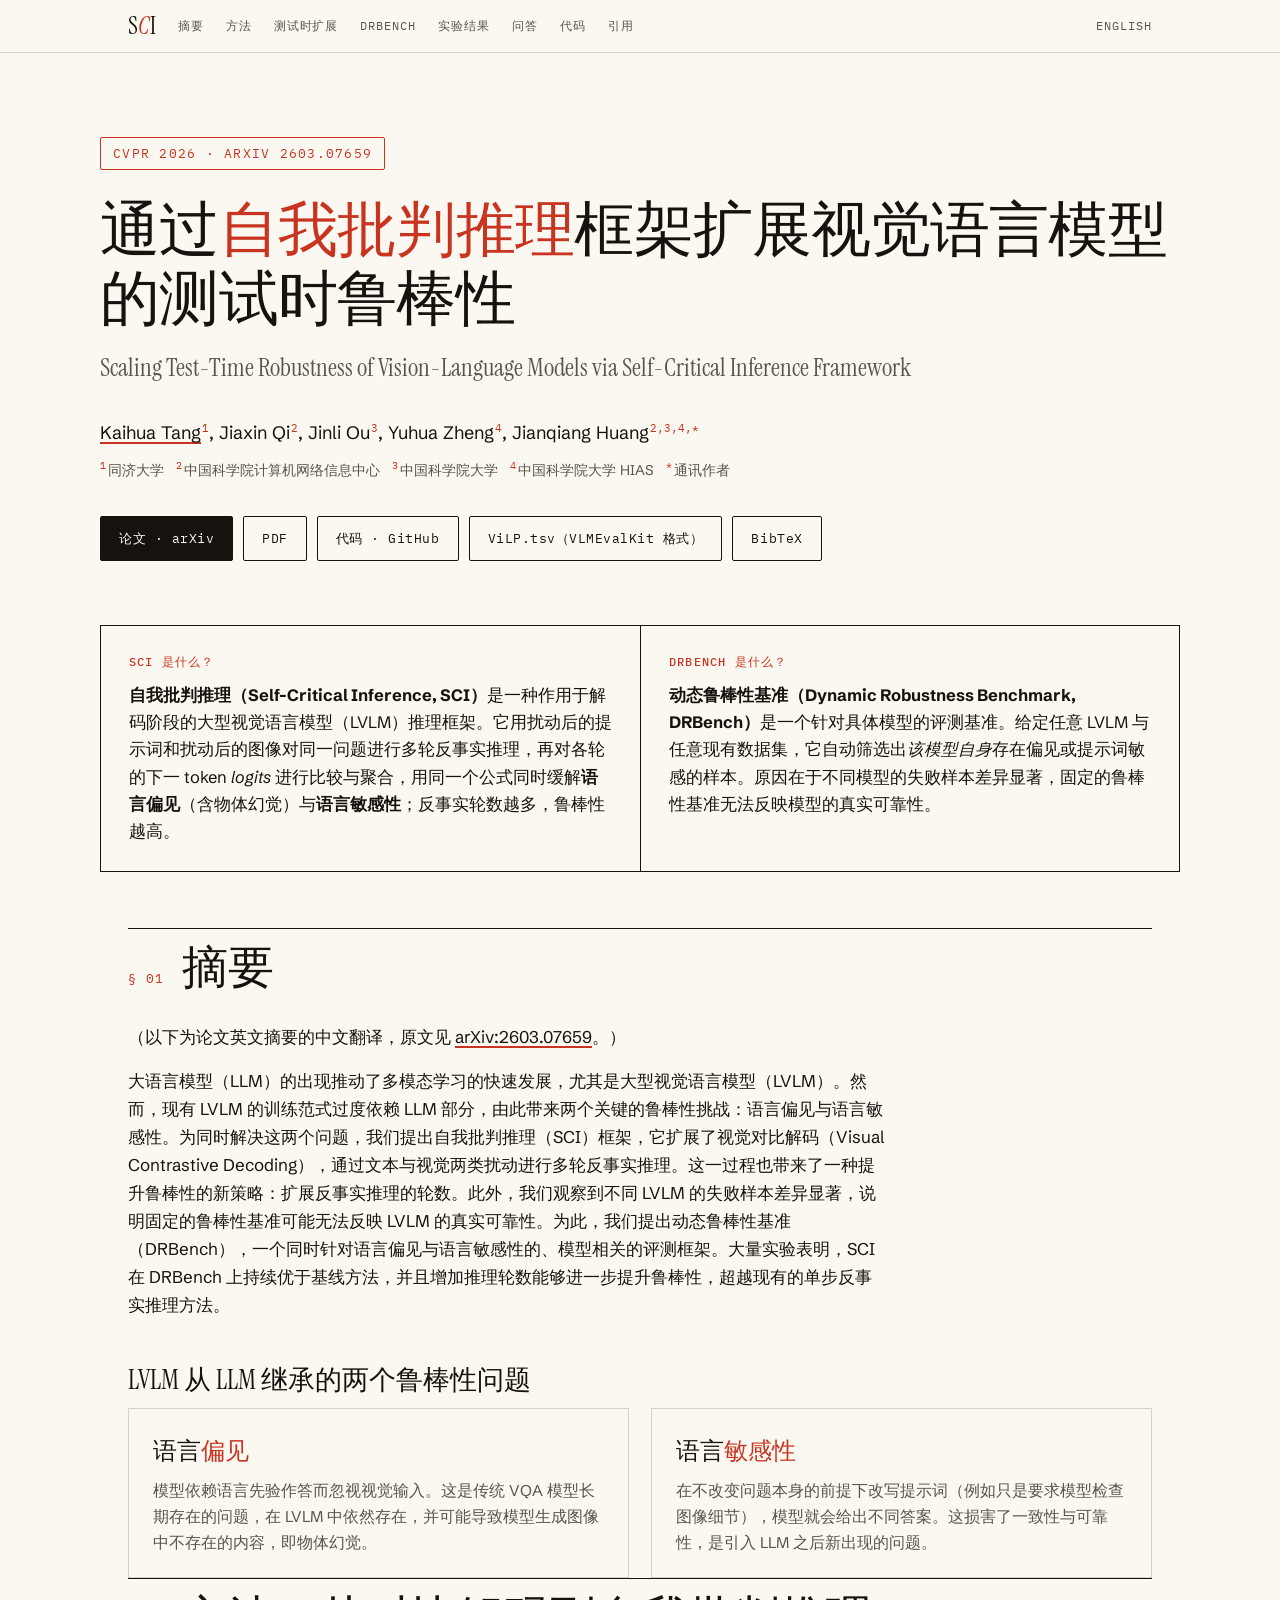
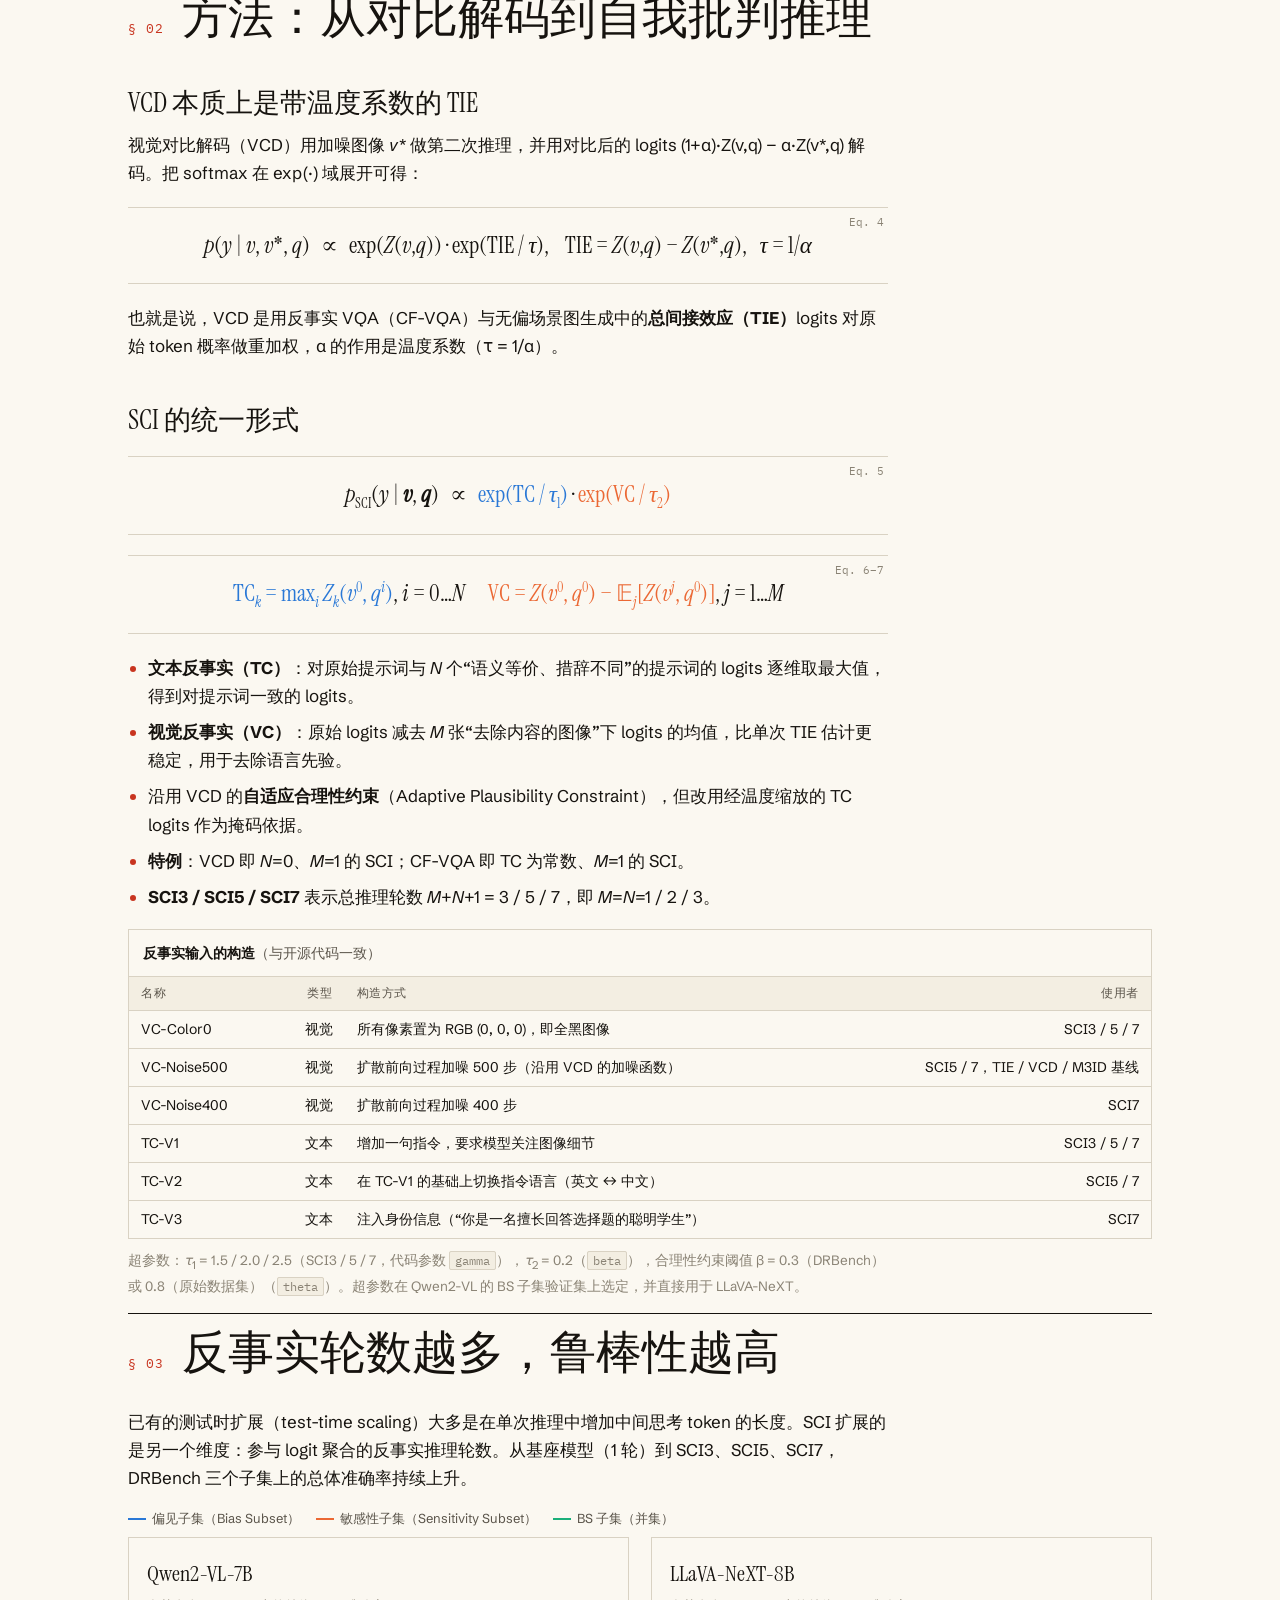
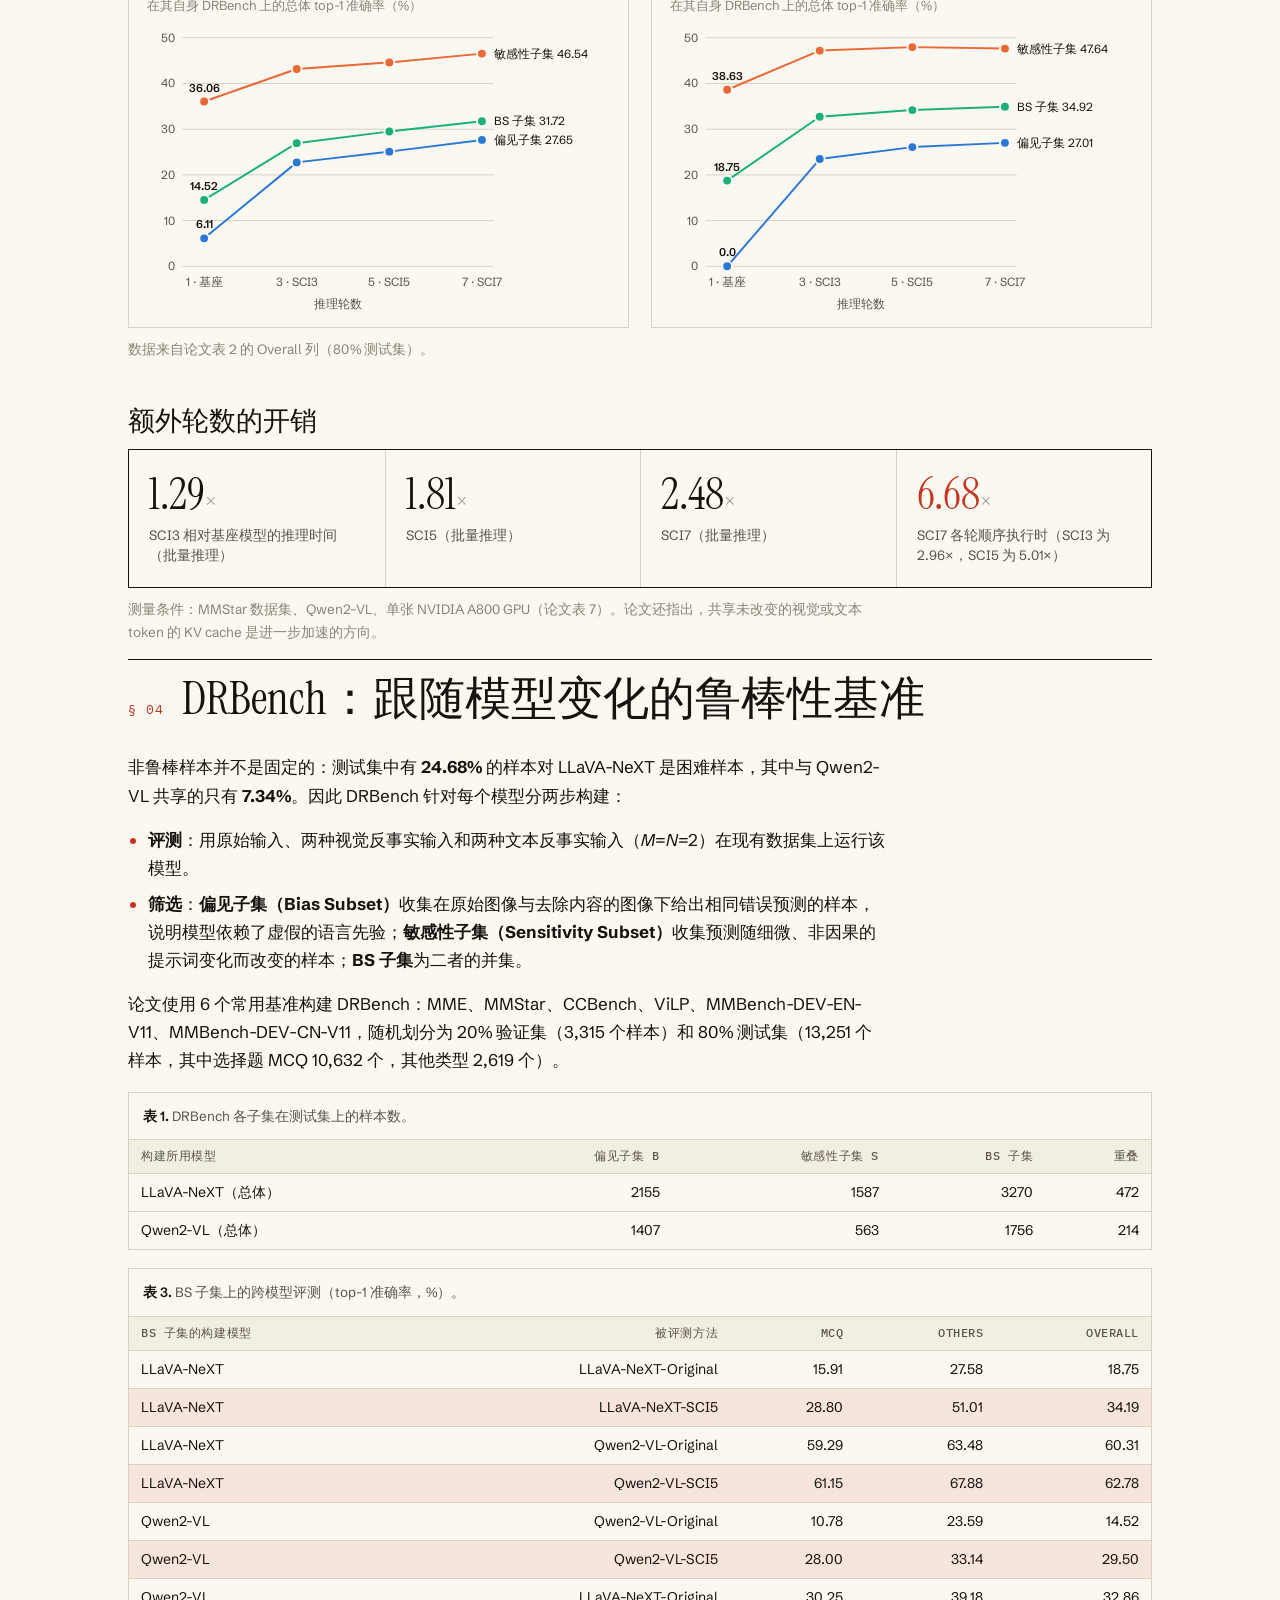
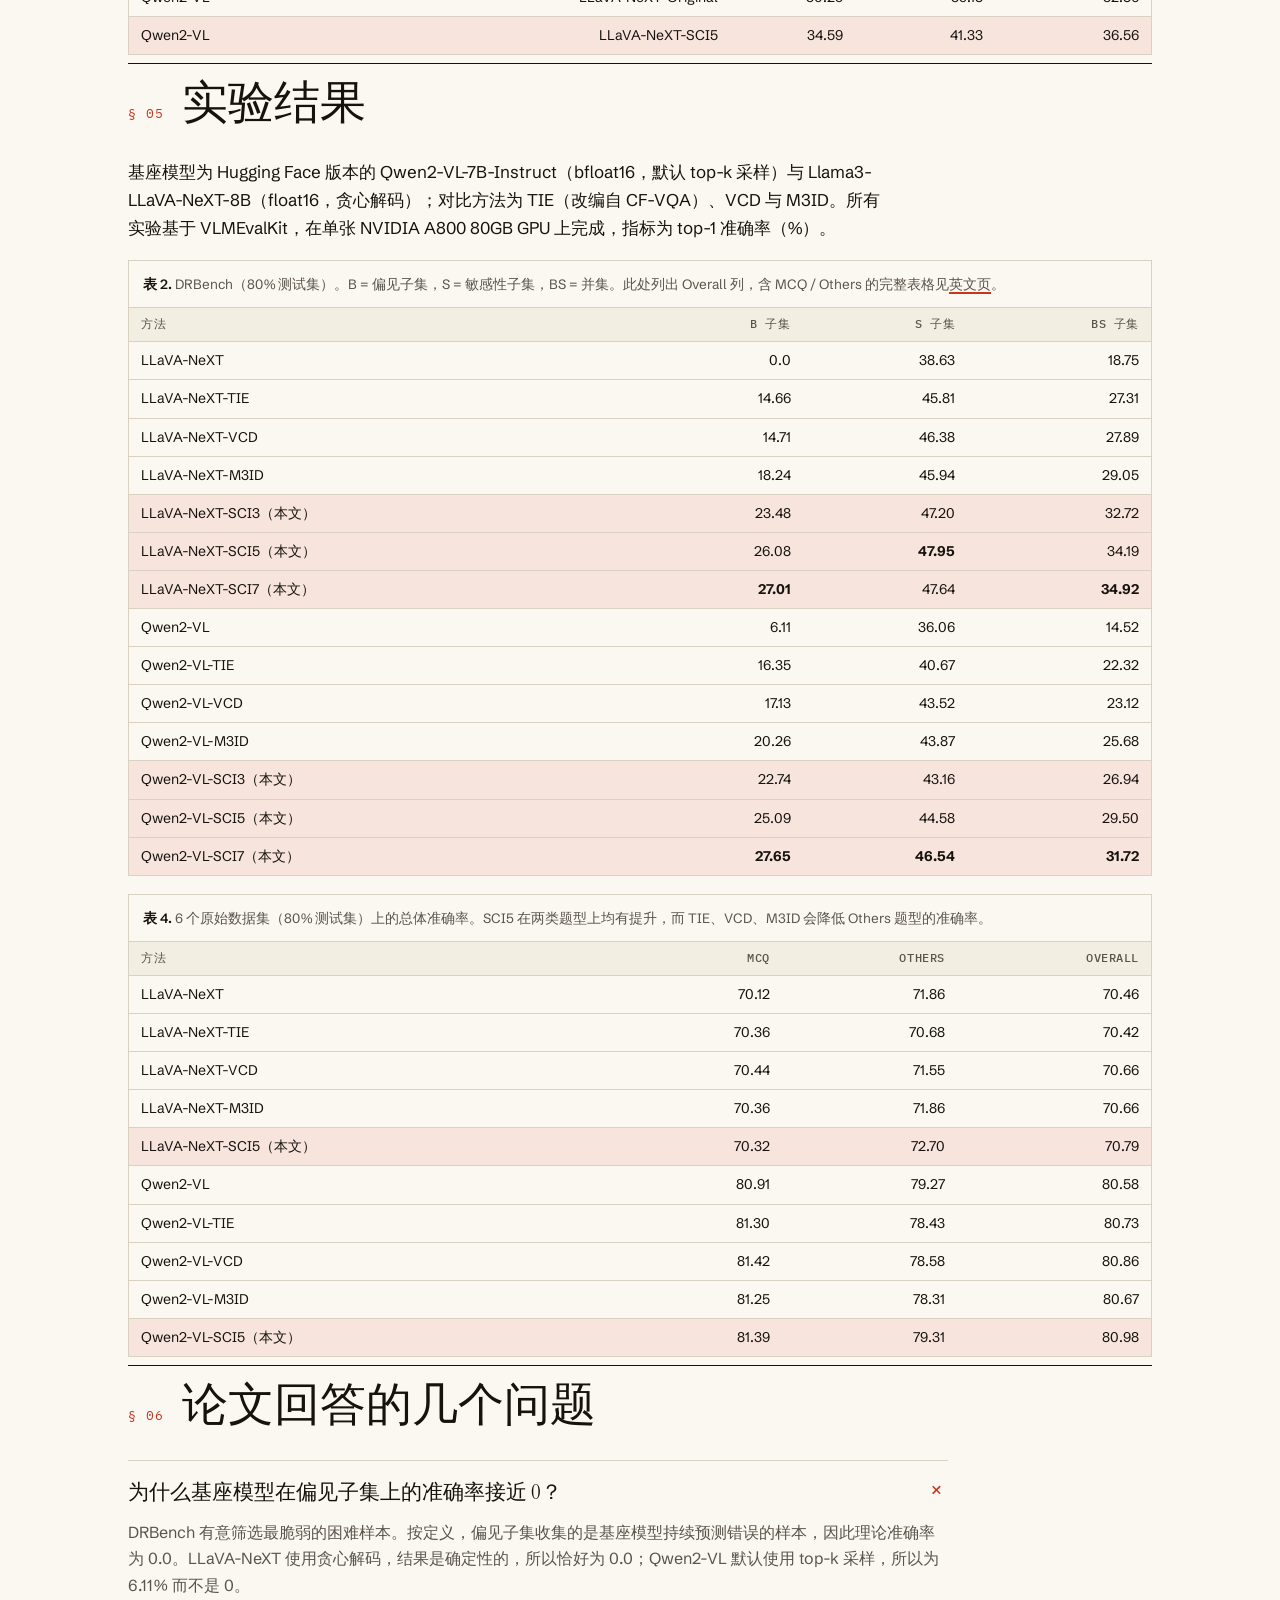
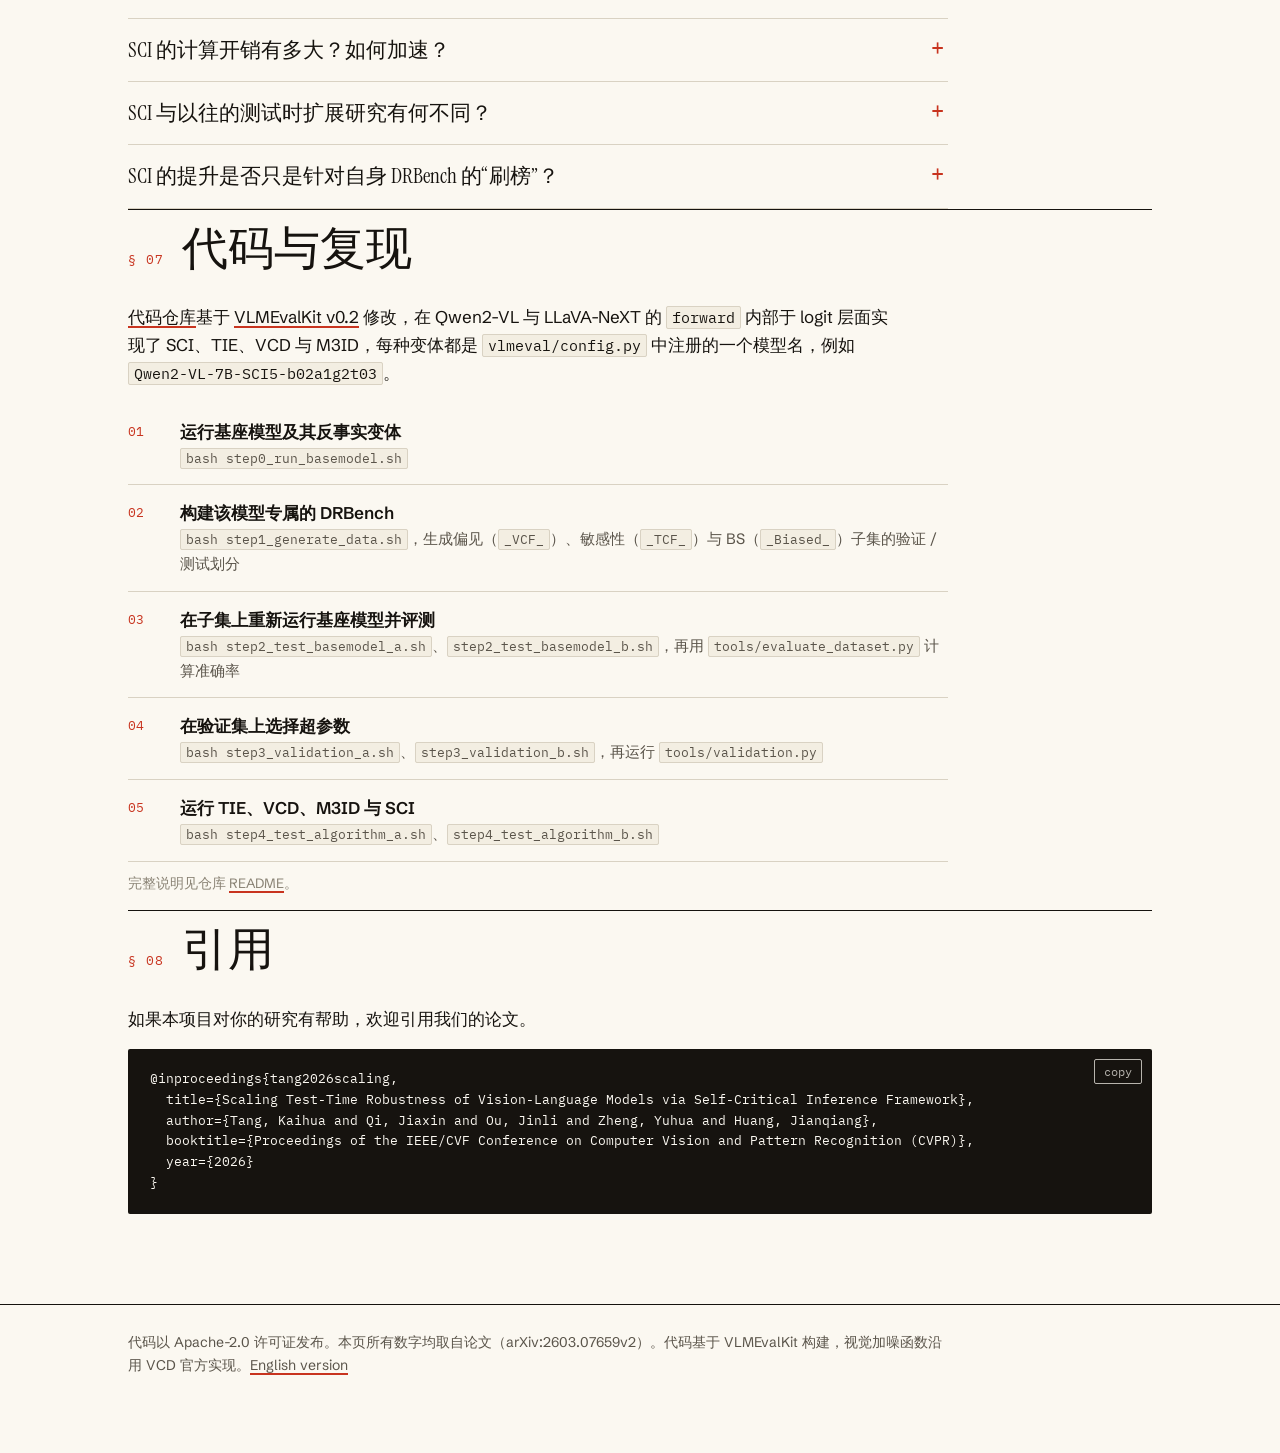
==== site/zh/index.html @ e6320ad0 "Rewrite README, add project page, CITATION.cff and Pages workflow - README: English-first summary of" ====
<!doctype html>
<html lang="zh-CN">
<head>
<meta charset="utf-8">
<meta name="viewport" content="width=device-width, initial-scale=1">
<title>自我批判推理框架 SCI 与动态鲁棒性基准 DRBench：扩展视觉语言模型的测试时鲁棒性 | CVPR 2026</title>
<meta name="description" content="CVPR 2026 论文官方项目主页（中文）。自我批判推理（Self-Critical Inference, SCI）通过多轮文本与视觉反事实推理并在 logit 层面聚合，缓解多模态大模型的语言偏见、物体幻觉与提示词敏感性；DRBench 是针对具体模型的动态鲁棒性基准。">
<meta name="keywords" content="自我批判推理, SCI, DRBench, 视觉语言模型, 多模态大模型, 鲁棒性, 语言偏见, 语言敏感性, 物体幻觉, 反事实推理, 视觉对比解码, 测试时扩展, CVPR 2026">
<meta name="author" content="Kaihua Tang, Jiaxin Qi, Jinli Ou, Yuhua Zheng, Jianqiang Huang">
<link rel="canonical" href="https://kaihuatang.github.io/Self-Critical-Inference-Framework/zh/">
<link rel="alternate" hreflang="en" href="https://kaihuatang.github.io/Self-Critical-Inference-Framework/">
<link rel="alternate" hreflang="zh-CN" href="https://kaihuatang.github.io/Self-Critical-Inference-Framework/zh/">

<meta name="citation_title" content="Scaling Test-Time Robustness of Vision-Language Models via Self-Critical Inference Framework">
<meta name="citation_author" content="Tang, Kaihua">
<meta name="citation_author" content="Qi, Jiaxin">
<meta name="citation_author" content="Ou, Jinli">
<meta name="citation_author" content="Zheng, Yuhua">
<meta name="citation_author" content="Huang, Jianqiang">
<meta name="citation_publication_date" content="2026/03/08">
<meta name="citation_conference_title" content="Proceedings of the IEEE/CVF Conference on Computer Vision and Pattern Recognition (CVPR)">
<meta name="citation_arxiv_id" content="2603.07659">
<meta name="citation_pdf_url" content="https://arxiv.org/pdf/2603.07659">

<meta property="og:type" content="article">
<meta property="og:title" content="自我批判推理框架 SCI 与 DRBench | CVPR 2026">
<meta property="og:description" content="通过增加反事实推理轮数来扩展视觉语言模型的测试时鲁棒性，并提出针对具体模型的动态鲁棒性基准。">
<meta property="og:url" content="https://kaihuatang.github.io/Self-Critical-Inference-Framework/zh/">
<meta property="og:image" content="https://kaihuatang.github.io/Self-Critical-Inference-Framework/assets/sci-scaling-qwen2vl.png">

<link rel="icon" href="data:image/svg+xml,%3Csvg xmlns='http://www.w3.org/2000/svg' viewBox='0 0 64 64'%3E%3Crect width='64' height='64' fill='%2316130f'/%3E%3Ctext x='32' y='46' font-family='Georgia,serif' font-style='italic' font-size='44' text-anchor='middle' fill='%23ff6b4f'%3ES%3C/text%3E%3C/svg%3E">
<link rel="preconnect" href="https://fonts.googleapis.com">
<link rel="preconnect" href="https://fonts.gstatic.com" crossorigin>
<link href="https://fonts.googleapis.com/css2?family=IBM+Plex+Mono:wght@400;500&family=Instrument+Serif:ital@0;1&family=Schibsted+Grotesk:wght@400;600;700&display=swap" rel="stylesheet">
<link rel="stylesheet" href="../style.css">
<style>
  h1 { font-size: clamp(34px, 5vw, 60px); line-height: 1.15; max-width: 22em; }
  h1 .en { display: block; font-size: 0.42em; line-height: 1.3; color: var(--ink-2); margin-top: 18px; max-width: 34em; letter-spacing: 0; }
  h1 em, .card h4 i { font-style: normal; }
  .faq summary { font-size: 21px; }
</style>
</head>
<body>

<nav class="nav" aria-label="章节">
  <div class="wrap">
    <a class="mark" href="#top">S<i>C</i>I</a>
    <a class="item" href="#abstract">摘要</a>
    <a class="item" href="#method">方法</a>
    <a class="item" href="#scaling">测试时扩展</a>
    <a class="item" href="#drbench">DRBench</a>
    <a class="item" href="#results">实验结果</a>
    <a class="item" href="#faq">问答</a>
    <a class="item" href="#code">代码</a>
    <a class="item" href="#cite">引用</a>
    <span class="sp"></span>
    <a class="item" href="../" hreflang="en" lang="en">English</a>
  </div>
</nav>

<main id="top">
<header class="hero wrap">
  <div class="venue rise">CVPR 2026 · arXiv 2603.07659</div>
  <h1 class="rise d1">通过<em>自我批判推理</em>框架扩展视觉语言模型的测试时鲁棒性
    <span class="en" lang="en">Scaling Test-Time Robustness of Vision-Language Models via Self-Critical Inference Framework</span></h1>
  <p class="authors rise d2" lang="en">
    <span><a href="https://kaihuatang.github.io/">Kaihua Tang</a><sup>1</sup>,</span>
    <span>Jiaxin Qi<sup>2</sup>,</span>
    <span>Jinli Ou<sup>3</sup>,</span>
    <span>Yuhua Zheng<sup>4</sup>,</span>
    <span>Jianqiang Huang<sup>2,3,4,*</sup></span>
  </p>
  <p class="affil rise d2">
    <sup>1</sup>同济大学 &nbsp;
    <sup>2</sup>中国科学院计算机网络信息中心 &nbsp;
    <sup>3</sup>中国科学院大学 &nbsp;
    <sup>4</sup>中国科学院大学 HIAS &nbsp;
    <sup>*</sup>通讯作者
  </p>
  <div class="cta rise d3">
    <a class="btn primary" href="https://arxiv.org/abs/2603.07659">论文 · arXiv</a>
    <a class="btn" href="https://arxiv.org/pdf/2603.07659">PDF</a>
    <a class="btn" href="https://github.com/KaihuaTang/Self-Critical-Inference-Framework">代码 · GitHub</a>
    <a class="btn" href="https://github.com/KaihuaTang/Custom-Dataset-for-VLMEvalKit">ViLP.tsv（VLMEvalKit 格式）</a>
    <a class="btn" href="#cite">BibTeX</a>
  </div>

  <div class="lede rise d4">
    <div>
      <h2>SCI 是什么？</h2>
      <p><strong>自我批判推理（Self-Critical Inference, SCI）</strong>是一种作用于解码阶段的大型视觉语言模型（LVLM）推理框架。它用扰动后的提示词和扰动后的图像对同一问题进行多轮反事实推理，再对各轮的下一 token <em>logits</em> 进行比较与聚合，用同一个公式同时缓解<strong>语言偏见</strong>（含物体幻觉）与<strong>语言敏感性</strong>；反事实轮数越多，鲁棒性越高。</p>
    </div>
    <div>
      <h2>DRBench 是什么？</h2>
      <p><strong>动态鲁棒性基准（Dynamic Robustness Benchmark, DRBench）</strong>是一个针对具体模型的评测基准。给定任意 LVLM 与任意现有数据集，它自动筛选出<em>该模型自身</em>存在偏见或提示词敏感的样本。原因在于不同模型的失败样本差异显著，固定的鲁棒性基准无法反映模型的真实可靠性。</p>
    </div>
  </div>
</header>

<section id="abstract" class="wrap">
  <div class="sec-head"><span class="no">§ 01</span><h2 class="title">摘要</h2></div>
  <div class="prose">
    <p>（以下为论文英文摘要的中文翻译，原文见 <a href="https://arxiv.org/abs/2603.07659">arXiv:2603.07659</a>。）</p>
    <p>大语言模型（LLM）的出现推动了多模态学习的快速发展，尤其是大型视觉语言模型（LVLM）。然而，现有 LVLM 的训练范式过度依赖 LLM 部分，由此带来两个关键的鲁棒性挑战：语言偏见与语言敏感性。为同时解决这两个问题，我们提出自我批判推理（SCI）框架，它扩展了视觉对比解码（Visual Contrastive Decoding），通过文本与视觉两类扰动进行多轮反事实推理。这一过程也带来了一种提升鲁棒性的新策略：扩展反事实推理的轮数。此外，我们观察到不同 LVLM 的失败样本差异显著，说明固定的鲁棒性基准可能无法反映 LVLM 的真实可靠性。为此，我们提出动态鲁棒性基准（DRBench），一个同时针对语言偏见与语言敏感性的、模型相关的评测框架。大量实验表明，SCI 在 DRBench 上持续优于基线方法，并且增加推理轮数能够进一步提升鲁棒性，超越现有的单步反事实推理方法。</p>
  </div>

  <h3>LVLM 从 LLM 继承的两个鲁棒性问题</h3>
  <div class="two">
    <div class="card">
      <h4>语言<i>偏见</i></h4>
      <p>模型依赖语言先验作答而忽视视觉输入。这是传统 VQA 模型长期存在的问题，在 LVLM 中依然存在，并可能导致模型生成图像中不存在的内容，即物体幻觉。</p>
    </div>
    <div class="card">
      <h4>语言<i>敏感性</i></h4>
      <p>在不改变问题本身的前提下改写提示词（例如只是要求模型检查图像细节），模型就会给出不同答案。这损害了一致性与可靠性，是引入 LLM 之后新出现的问题。</p>
    </div>
  </div>
</section>

<section id="method" class="wrap">
  <div class="sec-head"><span class="no">§ 02</span><h2 class="title">方法：从对比解码到自我批判推理</h2></div>
  <h3>VCD 本质上是带温度系数的 TIE</h3>
  <div class="prose">
    <p>视觉对比解码（VCD）用加噪图像 <i>v*</i> 做第二次推理，并用对比后的 logits (1+α)·Z(v,q) − α·Z(v*,q) 解码。把 softmax 在 exp(·) 域展开可得：</p>
  </div>
  <div class="eq"><span class="lbl">Eq. 4</span>
    <i>p</i>(<i>y</i> | <i>v</i>, <i>v</i>*, <i>q</i>) &nbsp;∝&nbsp; exp(<i>Z</i>(<i>v</i>,<i>q</i>)) · exp(TIE / <i>τ</i>), &nbsp;&nbsp; TIE = <i>Z</i>(<i>v</i>,<i>q</i>) − <i>Z</i>(<i>v</i>*,<i>q</i>), &nbsp; <i>τ</i> = 1/<i>α</i>
  </div>
  <div class="prose">
    <p>也就是说，VCD 是用反事实 VQA（CF-VQA）与无偏场景图生成中的<strong>总间接效应（TIE）</strong>logits 对原始 token 概率做重加权，α 的作用是温度系数（τ = 1/α）。</p>
  </div>
  <h3>SCI 的统一形式</h3>
  <div class="eq"><span class="lbl">Eq. 5</span>
    <i>p</i><sub>SCI</sub>(<i>y</i> | <b><i>v</i></b>, <b><i>q</i></b>) &nbsp;∝&nbsp; <span class="tc">exp(TC / <i>τ</i><sub>1</sub>)</span> · <span class="vc">exp(VC / <i>τ</i><sub>2</sub>)</span>
  </div>
  <div class="eq"><span class="lbl">Eq. 6–7</span>
    <span class="tc">TC<sub><i>k</i></sub> = max<sub><i>i</i></sub> <i>Z</i><sub><i>k</i></sub>(<i>v</i><sup>0</sup>, <i>q</i><sup><i>i</i></sup>)</span>, <i>i</i> = 0…<i>N</i> &nbsp;&nbsp;&nbsp;&nbsp;
    <span class="vc">VC = <i>Z</i>(<i>v</i><sup>0</sup>, <i>q</i><sup>0</sup>) − 𝔼<sub><i>j</i></sub>[<i>Z</i>(<i>v</i><sup><i>j</i></sup>, <i>q</i><sup>0</sup>)]</span>, <i>j</i> = 1…<i>M</i>
  </div>
  <div class="prose">
    <ul>
      <li><strong>文本反事实（TC）</strong>：对原始提示词与 <i>N</i> 个“语义等价、措辞不同”的提示词的 logits 逐维取最大值，得到对提示词一致的 logits。</li>
      <li><strong>视觉反事实（VC）</strong>：原始 logits 减去 <i>M</i> 张“去除内容的图像”下 logits 的均值，比单次 TIE 估计更稳定，用于去除语言先验。</li>
      <li>沿用 VCD 的<strong>自适应合理性约束</strong>（Adaptive Plausibility Constraint），但改用经温度缩放的 TC logits 作为掩码依据。</li>
      <li><strong>特例</strong>：VCD 即 <i>N</i>=0、<i>M</i>=1 的 SCI；CF-VQA 即 TC 为常数、<i>M</i>=1 的 SCI。</li>
      <li><strong>SCI3 / SCI5 / SCI7</strong> 表示总推理轮数 <i>M</i>+<i>N</i>+1 = 3 / 5 / 7，即 <i>M</i>=<i>N</i>=1 / 2 / 3。</li>
    </ul>
  </div>
  <div class="tbl">
    <table>
      <caption><b>反事实输入的构造</b>（与开源代码一致）</caption>
      <thead><tr><th>名称</th><th>类型</th><th class="l">构造方式</th><th>使用者</th></tr></thead>
      <tbody>
        <tr><td>VC-Color0</td><td>视觉</td><td class="l">所有像素置为 RGB (0, 0, 0)，即全黑图像</td><td>SCI3 / 5 / 7</td></tr>
        <tr><td>VC-Noise500</td><td>视觉</td><td class="l">扩散前向过程加噪 500 步（沿用 VCD 的加噪函数）</td><td>SCI5 / 7，TIE / VCD / M3ID 基线</td></tr>
        <tr><td>VC-Noise400</td><td>视觉</td><td class="l">扩散前向过程加噪 400 步</td><td>SCI7</td></tr>
        <tr><td>TC-V1</td><td>文本</td><td class="l">增加一句指令，要求模型关注图像细节</td><td>SCI3 / 5 / 7</td></tr>
        <tr><td>TC-V2</td><td>文本</td><td class="l">在 TC-V1 的基础上切换指令语言（英文 ↔ 中文）</td><td>SCI5 / 7</td></tr>
        <tr><td>TC-V3</td><td>文本</td><td class="l">注入身份信息（“你是一名擅长回答选择题的聪明学生”）</td><td>SCI7</td></tr>
      </tbody>
    </table>
  </div>
  <p class="cap">超参数：<i>τ</i><sub>1</sub> = 1.5 / 2.0 / 2.5（SCI3 / 5 / 7，代码参数 <code>gamma</code>），<i>τ</i><sub>2</sub> = 0.2（<code>beta</code>），合理性约束阈值 β = 0.3（DRBench）或 0.8（原始数据集）（<code>theta</code>）。超参数在 Qwen2-VL 的 BS 子集验证集上选定，并直接用于 LLaVA-NeXT。</p>
</section>

<section id="scaling" class="wrap">
  <div class="sec-head"><span class="no">§ 03</span><h2 class="title">反事实轮数越多，鲁棒性越高</h2></div>
  <div class="prose">
    <p>已有的测试时扩展（test-time scaling）大多是在单次推理中增加中间思考 token 的长度。SCI 扩展的是另一个维度：参与 logit 聚合的反事实推理轮数。从基座模型（1 轮）到 SCI3、SCI5、SCI7，DRBench 三个子集上的总体准确率持续上升。</p>
  </div>
  <div class="legend" aria-hidden="true">
    <span><i style="border-color:var(--s1)"></i>偏见子集（Bias Subset）</span>
    <span><i style="border-color:var(--s2)"></i>敏感性子集（Sensitivity Subset）</span>
    <span><i style="border-color:var(--s3)"></i>BS 子集（并集）</span>
  </div>
  <div class="charts">
    <figure class="chart" style="margin:0"><h4>Qwen2-VL-7B</h4><p class="sub">在其自身 DRBench 上的总体 top-1 准确率（%）</p><svg viewBox="0 0 470 300" role="img" aria-label="qwen overall accuracy versus number of SCI inference rounds" data-chart='{"x": ["1 · 基座", "3 · SCI3", "5 · SCI5", "7 · SCI7"], "series": [{"name": "偏见子集", "color": "var(--s1)", "v": [6.11, 22.74, 25.09, 27.65]}, {"name": "敏感性子集", "color": "var(--s2)", "v": [36.06, 43.16, 44.58, 46.54]}, {"name": "BS 子集", "color": "var(--s3)", "v": [14.52, 26.94, 29.5, 31.72]}]}'><line class="grid" x1="36" x2="352" y1="248.0" y2="248.0"/><text x="28" y="252.0" text-anchor="end">0</text><line class="grid" x1="36" x2="352" y1="201.6" y2="201.6"/><text x="28" y="205.6" text-anchor="end">10</text><line class="grid" x1="36" x2="352" y1="155.2" y2="155.2"/><text x="28" y="159.2" text-anchor="end">20</text><line class="grid" x1="36" x2="352" y1="108.8" y2="108.8"/><text x="28" y="112.8" text-anchor="end">30</text><line class="grid" x1="36" x2="352" y1="62.4" y2="62.4"/><text x="28" y="66.4" text-anchor="end">40</text><line class="grid" x1="36" x2="352" y1="16.0" y2="16.0"/><text x="28" y="20.0" text-anchor="end">50</text><text x="58.0" y="268" text-anchor="middle">1 · 基座</text><text x="152.0" y="268" text-anchor="middle">3 · SCI3</text><text x="246.0" y="268" text-anchor="middle">5 · SCI5</text><text x="340.0" y="268" text-anchor="middle">7 · SCI7</text><text x="194.0" y="290" text-anchor="middle">推理轮数</text><line class="cross" x1="0" x2="0" y1="16" y2="248"/><polyline class="line" stroke="var(--s1)" points="58.0,219.6 152.0,142.5 246.0,131.6 340.0,119.7"/><polyline class="line" stroke="var(--s2)" points="58.0,80.7 152.0,47.7 246.0,41.1 340.0,32.1"/><polyline class="line" stroke="var(--s3)" points="58.0,180.6 152.0,123.0 246.0,111.1 340.0,100.8"/><circle class="dot" cx="58.0" cy="219.6" r="5" fill="var(--s1)"/><circle class="dot" cx="152.0" cy="142.5" r="5" fill="var(--s1)"/><circle class="dot" cx="246.0" cy="131.6" r="5" fill="var(--s1)"/><circle class="dot" cx="340.0" cy="119.7" r="5" fill="var(--s1)"/><text class="v" x="58.0" y="209.6" text-anchor="middle">6.11</text><text class="name" x="352.0" y="123.7">偏见子集 <tspan class="v">27.65</tspan></text><circle class="dot" cx="58.0" cy="80.7" r="5" fill="var(--s2)"/><circle class="dot" cx="152.0" cy="47.7" r="5" fill="var(--s2)"/><circle class="dot" cx="246.0" cy="41.1" r="5" fill="var(--s2)"/><circle class="dot" cx="340.0" cy="32.1" r="5" fill="var(--s2)"/><text class="v" x="58.0" y="70.7" text-anchor="middle">36.06</text><text class="name" x="352.0" y="36.1">敏感性子集 <tspan class="v">46.54</tspan></text><circle class="dot" cx="58.0" cy="180.6" r="5" fill="var(--s3)"/><circle class="dot" cx="152.0" cy="123.0" r="5" fill="var(--s3)"/><circle class="dot" cx="246.0" cy="111.1" r="5" fill="var(--s3)"/><circle class="dot" cx="340.0" cy="100.8" r="5" fill="var(--s3)"/><text class="v" x="58.0" y="170.6" text-anchor="middle">14.52</text><text class="name" x="352.0" y="104.8">BS 子集 <tspan class="v">31.72</tspan></text><rect class="hit" data-i="0" x="11.0" y="16" width="94.0" height="232" fill="transparent"/><rect class="hit" data-i="1" x="105.0" y="16" width="94.0" height="232" fill="transparent"/><rect class="hit" data-i="2" x="199.0" y="16" width="94.0" height="232" fill="transparent"/><rect class="hit" data-i="3" x="293.0" y="16" width="94.0" height="232" fill="transparent"/></svg><div class="tip"></div></figure>
    <figure class="chart" style="margin:0"><h4>LLaVA-NeXT-8B</h4><p class="sub">在其自身 DRBench 上的总体 top-1 准确率（%）</p><svg viewBox="0 0 470 300" role="img" aria-label="llava overall accuracy versus number of SCI inference rounds" data-chart='{"x": ["1 · 基座", "3 · SCI3", "5 · SCI5", "7 · SCI7"], "series": [{"name": "偏见子集", "color": "var(--s1)", "v": [0.0, 23.48, 26.08, 27.01]}, {"name": "敏感性子集", "color": "var(--s2)", "v": [38.63, 47.2, 47.95, 47.64]}, {"name": "BS 子集", "color": "var(--s3)", "v": [18.75, 32.72, 34.19, 34.92]}]}'><line class="grid" x1="36" x2="352" y1="248.0" y2="248.0"/><text x="28" y="252.0" text-anchor="end">0</text><line class="grid" x1="36" x2="352" y1="201.6" y2="201.6"/><text x="28" y="205.6" text-anchor="end">10</text><line class="grid" x1="36" x2="352" y1="155.2" y2="155.2"/><text x="28" y="159.2" text-anchor="end">20</text><line class="grid" x1="36" x2="352" y1="108.8" y2="108.8"/><text x="28" y="112.8" text-anchor="end">30</text><line class="grid" x1="36" x2="352" y1="62.4" y2="62.4"/><text x="28" y="66.4" text-anchor="end">40</text><line class="grid" x1="36" x2="352" y1="16.0" y2="16.0"/><text x="28" y="20.0" text-anchor="end">50</text><text x="58.0" y="268" text-anchor="middle">1 · 基座</text><text x="152.0" y="268" text-anchor="middle">3 · SCI3</text><text x="246.0" y="268" text-anchor="middle">5 · SCI5</text><text x="340.0" y="268" text-anchor="middle">7 · SCI7</text><text x="194.0" y="290" text-anchor="middle">推理轮数</text><line class="cross" x1="0" x2="0" y1="16" y2="248"/><polyline class="line" stroke="var(--s1)" points="58.0,248.0 152.0,139.1 246.0,127.0 340.0,122.7"/><polyline class="line" stroke="var(--s2)" points="58.0,68.8 152.0,29.0 246.0,25.5 340.0,27.0"/><polyline class="line" stroke="var(--s3)" points="58.0,161.0 152.0,96.2 246.0,89.4 340.0,86.0"/><circle class="dot" cx="58.0" cy="248.0" r="5" fill="var(--s1)"/><circle class="dot" cx="152.0" cy="139.1" r="5" fill="var(--s1)"/><circle class="dot" cx="246.0" cy="127.0" r="5" fill="var(--s1)"/><circle class="dot" cx="340.0" cy="122.7" r="5" fill="var(--s1)"/><text class="v" x="58.0" y="238.0" text-anchor="middle">0.0</text><text class="name" x="352.0" y="126.7">偏见子集 <tspan class="v">27.01</tspan></text><circle class="dot" cx="58.0" cy="68.8" r="5" fill="var(--s2)"/><circle class="dot" cx="152.0" cy="29.0" r="5" fill="var(--s2)"/><circle class="dot" cx="246.0" cy="25.5" r="5" fill="var(--s2)"/><circle class="dot" cx="340.0" cy="27.0" r="5" fill="var(--s2)"/><text class="v" x="58.0" y="58.8" text-anchor="middle">38.63</text><text class="name" x="352.0" y="31.0">敏感性子集 <tspan class="v">47.64</tspan></text><circle class="dot" cx="58.0" cy="161.0" r="5" fill="var(--s3)"/><circle class="dot" cx="152.0" cy="96.2" r="5" fill="var(--s3)"/><circle class="dot" cx="246.0" cy="89.4" r="5" fill="var(--s3)"/><circle class="dot" cx="340.0" cy="86.0" r="5" fill="var(--s3)"/><text class="v" x="58.0" y="151.0" text-anchor="middle">18.75</text><text class="name" x="352.0" y="90.0">BS 子集 <tspan class="v">34.92</tspan></text><rect class="hit" data-i="0" x="11.0" y="16" width="94.0" height="232" fill="transparent"/><rect class="hit" data-i="1" x="105.0" y="16" width="94.0" height="232" fill="transparent"/><rect class="hit" data-i="2" x="199.0" y="16" width="94.0" height="232" fill="transparent"/><rect class="hit" data-i="3" x="293.0" y="16" width="94.0" height="232" fill="transparent"/></svg><div class="tip"></div></figure>
  </div>
  <p class="cap">数据来自论文表 2 的 Overall 列（80% 测试集）。</p>

  <h3>额外轮数的开销</h3>
  <div class="stats">
    <div class="stat"><div class="n">1.29<small>×</small></div><p>SCI3 相对基座模型的推理时间（批量推理）</p></div>
    <div class="stat"><div class="n">1.81<small>×</small></div><p>SCI5（批量推理）</p></div>
    <div class="stat"><div class="n">2.48<small>×</small></div><p>SCI7（批量推理）</p></div>
    <div class="stat"><div class="n"><em>6.68</em><small>×</small></div><p>SCI7 各轮顺序执行时（SCI3 为 2.96×，SCI5 为 5.01×）</p></div>
  </div>
  <p class="cap">测量条件：MMStar 数据集、Qwen2-VL、单张 NVIDIA A800 GPU（论文表 7）。论文还指出，共享未改变的视觉或文本 token 的 KV cache 是进一步加速的方向。</p>
</section>

<section id="drbench" class="wrap">
  <div class="sec-head"><span class="no">§ 04</span><h2 class="title">DRBench：跟随模型变化的鲁棒性基准</h2></div>
  <div class="prose">
    <p>非鲁棒样本并不是固定的：测试集中有 <strong>24.68%</strong> 的样本对 LLaVA-NeXT 是困难样本，其中与 Qwen2-VL 共享的只有 <strong>7.34%</strong>。因此 DRBench 针对每个模型分两步构建：</p>
    <ul>
      <li><strong>评测</strong>：用原始输入、两种视觉反事实输入和两种文本反事实输入（<i>M</i>=<i>N</i>=2）在现有数据集上运行该模型。</li>
      <li><strong>筛选</strong>：<strong>偏见子集（Bias Subset）</strong>收集在原始图像与去除内容的图像下给出相同错误预测的样本，说明模型依赖了虚假的语言先验；<strong>敏感性子集（Sensitivity Subset）</strong>收集预测随细微、非因果的提示词变化而改变的样本；<strong>BS 子集</strong>为二者的并集。</li>
    </ul>
    <p>论文使用 6 个常用基准构建 DRBench：MME、MMStar、CCBench、ViLP、MMBench-DEV-EN-V11、MMBench-DEV-CN-V11，随机划分为 20% 验证集（3,315 个样本）和 80% 测试集（13,251 个样本，其中选择题 MCQ 10,632 个，其他类型 2,619 个）。</p>
  </div>
  <div class="tbl">
    <table>
      <caption><b>表 1.</b> DRBench 各子集在测试集上的样本数。</caption>
      <thead><tr><th>构建所用模型</th><th>偏见子集 B</th><th>敏感性子集 S</th><th>BS 子集</th><th>重叠</th></tr></thead>
      <tbody>
        <tr><td>LLaVA-NeXT（总体）</td><td>2155</td><td>1587</td><td>3270</td><td>472</td></tr>
        <tr><td>Qwen2-VL（总体）</td><td>1407</td><td>563</td><td>1756</td><td>214</td></tr>
      </tbody>
    </table>
  </div>
  <div class="tbl">
    <table>
      <caption><b>表 3.</b> BS 子集上的跨模型评测（top-1 准确率，%）。</caption>
      <thead><tr><th>BS 子集的构建模型</th><th>被评测方法</th><th>MCQ</th><th>Others</th><th>Overall</th></tr></thead>
      <tbody>
        <tr><td>LLaVA-NeXT</td><td>LLaVA-NeXT-Original</td><td>15.91</td><td>27.58</td><td>18.75</td></tr>
        <tr class="ours"><td>LLaVA-NeXT</td><td>LLaVA-NeXT-SCI5</td><td>28.80</td><td>51.01</td><td>34.19</td></tr>
        <tr><td>LLaVA-NeXT</td><td>Qwen2-VL-Original</td><td>59.29</td><td>63.48</td><td>60.31</td></tr>
        <tr class="ours"><td>LLaVA-NeXT</td><td>Qwen2-VL-SCI5</td><td>61.15</td><td>67.88</td><td>62.78</td></tr>
        <tr class="sep"><td>Qwen2-VL</td><td>Qwen2-VL-Original</td><td>10.78</td><td>23.59</td><td>14.52</td></tr>
        <tr class="ours"><td>Qwen2-VL</td><td>Qwen2-VL-SCI5</td><td>28.00</td><td>33.14</td><td>29.50</td></tr>
        <tr><td>Qwen2-VL</td><td>LLaVA-NeXT-Original</td><td>30.25</td><td>39.18</td><td>32.86</td></tr>
        <tr class="ours"><td>Qwen2-VL</td><td>LLaVA-NeXT-SCI5</td><td>34.59</td><td>41.33</td><td>36.56</td></tr>
      </tbody>
    </table>
  </div>
</section>

<section id="results" class="wrap">
  <div class="sec-head"><span class="no">§ 05</span><h2 class="title">实验结果</h2></div>
  <div class="prose">
    <p>基座模型为 Hugging Face 版本的 Qwen2-VL-7B-Instruct（bfloat16，默认 top-k 采样）与 Llama3-LLaVA-NeXT-8B（float16，贪心解码）；对比方法为 TIE（改编自 CF-VQA）、VCD 与 M3ID。所有实验基于 VLMEvalKit，在单张 NVIDIA A800 80GB GPU 上完成，指标为 top-1 准确率（%）。</p>
  </div>
  <div class="tbl">
    <table>
      <caption><b>表 2.</b> DRBench（80% 测试集）。B = 偏见子集，S = 敏感性子集，BS = 并集。此处列出 Overall 列，含 MCQ / Others 的完整表格见<a href="../#results">英文页</a>。</caption>
      <thead><tr><th>方法</th><th>B 子集</th><th>S 子集</th><th>BS 子集</th></tr></thead>
      <tbody>
        <tr><td>LLaVA-NeXT</td><td>0.0</td><td>38.63</td><td>18.75</td></tr>
        <tr><td>LLaVA-NeXT-TIE</td><td>14.66</td><td>45.81</td><td>27.31</td></tr>
        <tr><td>LLaVA-NeXT-VCD</td><td>14.71</td><td>46.38</td><td>27.89</td></tr>
        <tr><td>LLaVA-NeXT-M3ID</td><td>18.24</td><td>45.94</td><td>29.05</td></tr>
        <tr class="ours"><td>LLaVA-NeXT-SCI3（本文）</td><td>23.48</td><td>47.20</td><td>32.72</td></tr>
        <tr class="ours"><td>LLaVA-NeXT-SCI5（本文）</td><td>26.08</td><td class="best">47.95</td><td>34.19</td></tr>
        <tr class="ours"><td>LLaVA-NeXT-SCI7（本文）</td><td class="best">27.01</td><td>47.64</td><td class="best">34.92</td></tr>
        <tr class="sep"><td>Qwen2-VL</td><td>6.11</td><td>36.06</td><td>14.52</td></tr>
        <tr><td>Qwen2-VL-TIE</td><td>16.35</td><td>40.67</td><td>22.32</td></tr>
        <tr><td>Qwen2-VL-VCD</td><td>17.13</td><td>43.52</td><td>23.12</td></tr>
        <tr><td>Qwen2-VL-M3ID</td><td>20.26</td><td>43.87</td><td>25.68</td></tr>
        <tr class="ours"><td>Qwen2-VL-SCI3（本文）</td><td>22.74</td><td>43.16</td><td>26.94</td></tr>
        <tr class="ours"><td>Qwen2-VL-SCI5（本文）</td><td>25.09</td><td>44.58</td><td>29.50</td></tr>
        <tr class="ours"><td>Qwen2-VL-SCI7（本文）</td><td class="best">27.65</td><td class="best">46.54</td><td class="best">31.72</td></tr>
      </tbody>
    </table>
  </div>
  <div class="tbl">
    <table>
      <caption><b>表 4.</b> 6 个原始数据集（80% 测试集）上的总体准确率。SCI5 在两类题型上均有提升，而 TIE、VCD、M3ID 会降低 Others 题型的准确率。</caption>
      <thead><tr><th>方法</th><th>MCQ</th><th>Others</th><th>Overall</th></tr></thead>
      <tbody>
        <tr><td>LLaVA-NeXT</td><td>70.12</td><td>71.86</td><td>70.46</td></tr>
        <tr><td>LLaVA-NeXT-TIE</td><td>70.36</td><td>70.68</td><td>70.42</td></tr>
        <tr><td>LLaVA-NeXT-VCD</td><td>70.44</td><td>71.55</td><td>70.66</td></tr>
        <tr><td>LLaVA-NeXT-M3ID</td><td>70.36</td><td>71.86</td><td>70.66</td></tr>
        <tr class="ours"><td>LLaVA-NeXT-SCI5（本文）</td><td>70.32</td><td>72.70</td><td>70.79</td></tr>
        <tr class="sep"><td>Qwen2-VL</td><td>80.91</td><td>79.27</td><td>80.58</td></tr>
        <tr><td>Qwen2-VL-TIE</td><td>81.30</td><td>78.43</td><td>80.73</td></tr>
        <tr><td>Qwen2-VL-VCD</td><td>81.42</td><td>78.58</td><td>80.86</td></tr>
        <tr><td>Qwen2-VL-M3ID</td><td>81.25</td><td>78.31</td><td>80.67</td></tr>
        <tr class="ours"><td>Qwen2-VL-SCI5（本文）</td><td>81.39</td><td>79.31</td><td>80.98</td></tr>
      </tbody>
    </table>
  </div>
</section>

<section id="faq" class="wrap">
  <div class="sec-head"><span class="no">§ 06</span><h2 class="title">论文回答的几个问题</h2></div>
  <div class="faq">
    <details open>
      <summary>为什么基座模型在偏见子集上的准确率接近 0？</summary>
      <p>DRBench 有意筛选最脆弱的困难样本。按定义，偏见子集收集的是基座模型持续预测错误的样本，因此理论准确率为 0.0。LLaVA-NeXT 使用贪心解码，结果是确定性的，所以恰好为 0.0；Qwen2-VL 默认使用 top-k 采样，所以为 6.11% 而不是 0。</p>
    </details>
    <details>
      <summary>SCI 的计算开销有多大？如何加速？</summary>
      <p>各轮反事实推理互相独立，可以放进同一个 batch。批量推理下 SCI3 / SCI5 / SCI7 的开销约为基座模型的 1.29× / 1.81× / 2.48×，顺序执行时为 2.96× / 5.01× / 6.68×。论文还提出可以共享未改变的视觉或文本 token 的 KV cache。</p>
    </details>
    <details>
      <summary>SCI 与以往的测试时扩展研究有何不同？</summary>
      <p>以往的测试时扩展大多增加中间思考 token 的长度，只能从最终答案判断对错。SCI 不停留在离散 token 输出上，而是通过比较和聚合反事实 logits 来分析连续的 logit 分布，信息量远大于最终预测的 token。</p>
    </details>
    <details>
      <summary>SCI 的提升是否只是针对自身 DRBench 的“刷榜”？</summary>
      <p>论文用跨模型评测（表 3）回答了这一点：在由<em>另一个</em>模型构建的脆弱样本集上，SCI 仍带来一致提升（Qwen2-VL 在 LLaVA-NeXT 子集上 60.31 → 62.78，LLaVA-NeXT 在 Qwen2-VL 子集上 32.86 → 36.56），只是相对提升幅度变小。同时 SCI 在 6 个原始数据集上保持或提升了准确率。</p>
    </details>
  </div>
</section>

<section id="code" class="wrap">
  <div class="sec-head"><span class="no">§ 07</span><h2 class="title">代码与复现</h2></div>
  <div class="prose">
    <p><a href="https://github.com/KaihuaTang/Self-Critical-Inference-Framework">代码仓库</a>基于 <a href="https://github.com/open-compass/VLMEvalKit/tree/v0.2">VLMEvalKit v0.2</a> 修改，在 Qwen2-VL 与 LLaVA-NeXT 的 <code>forward</code> 内部于 logit 层面实现了 SCI、TIE、VCD 与 M3ID，每种变体都是 <code>vlmeval/config.py</code> 中注册的一个模型名，例如 <code>Qwen2-VL-7B-SCI5-b02a1g2t03</code>。</p>
  </div>
  <ol class="steps">
    <li><div><b>运行基座模型及其反事实变体</b><span><code>bash step0_run_basemodel.sh</code></span></div></li>
    <li><div><b>构建该模型专属的 DRBench</b><span><code>bash step1_generate_data.sh</code>，生成偏见（<code>_VCF_</code>）、敏感性（<code>_TCF_</code>）与 BS（<code>_Biased_</code>）子集的验证 / 测试划分</span></div></li>
    <li><div><b>在子集上重新运行基座模型并评测</b><span><code>bash step2_test_basemodel_a.sh</code>、<code>step2_test_basemodel_b.sh</code>，再用 <code>tools/evaluate_dataset.py</code> 计算准确率</span></div></li>
    <li><div><b>在验证集上选择超参数</b><span><code>bash step3_validation_a.sh</code>、<code>step3_validation_b.sh</code>，再运行 <code>tools/validation.py</code></span></div></li>
    <li><div><b>运行 TIE、VCD、M3ID 与 SCI</b><span><code>bash step4_test_algorithm_a.sh</code>、<code>step4_test_algorithm_b.sh</code></span></div></li>
  </ol>
  <p class="cap">完整说明见仓库 <a href="https://github.com/KaihuaTang/Self-Critical-Inference-Framework#getting-started">README</a>。</p>
</section>

<section id="cite" class="wrap">
  <div class="sec-head"><span class="no">§ 08</span><h2 class="title">引用</h2></div>
  <div class="prose"><p>如果本项目对你的研究有帮助，欢迎引用我们的论文。</p></div>
  <pre id="bib" lang="en"><button class="copy" data-copy="bib">copy</button>@inproceedings{tang2026scaling,
  title={Scaling Test-Time Robustness of Vision-Language Models via Self-Critical Inference Framework},
  author={Tang, Kaihua and Qi, Jiaxin and Ou, Jinli and Zheng, Yuhua and Huang, Jianqiang},
  booktitle={Proceedings of the IEEE/CVF Conference on Computer Vision and Pattern Recognition (CVPR)},
  year={2026}
}</pre>
</section>
</main>

<footer>
  <div class="wrap">
    <p>代码以 Apache-2.0 许可证发布。本页所有数字均取自论文（arXiv:2603.07659v2）。代码基于 VLMEvalKit 构建，视觉加噪函数沿用 VCD 官方实现。<a href="../" lang="en">English version</a></p>
  </div>
</footer>

<script src="../main.js" defer></script>
</body>
</html>
---- site/style.css ----
/* Self-Critical Inference project page
   Direction: an annotated manuscript. Warm paper, ink, and one red pen. */

:root {
  color-scheme: light;
  --paper: #fbf8f1;
  --paper-2: #f3eee2;
  --ink: #16130f;
  --ink-2: #5a544a;
  --ink-3: #8a8375;
  --rule: #d9d2c3;
  --pen: #c8341f;
  --pen-soft: rgba(200, 52, 31, 0.1);
  --s1: #2a78d6;
  --s2: #eb6834;
  --s3: #1baf7a;
  --display: "Instrument Serif", "Songti SC", "Noto Serif SC", Georgia, serif;
  --body: "Schibsted Grotesk", "PingFang SC", "Hiragino Sans GB", "Noto Sans SC", "Microsoft YaHei", system-ui, sans-serif;
  --mono: "IBM Plex Mono", "SFMono-Regular", Menlo, Consolas, monospace;
}

@media (prefers-color-scheme: dark) {
  :root {
    color-scheme: dark;
    --paper: #15130f;
    --paper-2: #1e1b16;
    --ink: #f3eee3;
    --ink-2: #b5ad9d;
    --ink-3: #857e70;
    --rule: #38332a;
    --pen: #ff6b4f;
    --pen-soft: rgba(255, 107, 79, 0.12);
    --s1: #3987e5;
    --s2: #d95926;
    --s3: #199e70;
  }
}

* { box-sizing: border-box; }
html { scroll-behavior: smooth; -webkit-text-size-adjust: 100%; }
body {
  margin: 0;
  background: var(--paper);
  color: var(--ink);
  font-family: var(--body);
  font-size: 17px;
  line-height: 1.65;
  background-image: radial-gradient(var(--rule) 0.6px, transparent 0.6px);
  background-size: 22px 22px;
  background-attachment: fixed;
}
::selection { background: var(--pen); color: var(--paper); }
a { color: inherit; text-decoration-color: var(--pen); text-decoration-thickness: 1.5px; text-underline-offset: 3px; }
a:hover { color: var(--pen); }
.wrap { max-width: 1080px; margin: 0 auto; padding: 0 28px; }

/* ---------- nav ---------- */
.nav {
  position: sticky; top: 0; z-index: 20;
  background: color-mix(in srgb, var(--paper) 88%, transparent);
  backdrop-filter: blur(8px);
  border-bottom: 1px solid var(--rule);
}
.nav .wrap { display: flex; align-items: center; gap: 22px; height: 52px; overflow-x: auto; white-space: nowrap; }
.nav .mark { font-family: var(--display); font-size: 24px; text-decoration: none; letter-spacing: 0.01em; }
.nav .mark i { color: var(--pen); }
.nav a.item { font-family: var(--mono); font-size: 12px; text-transform: uppercase; letter-spacing: 0.08em; text-decoration: none; color: var(--ink-2); }
.nav a.item:hover { color: var(--pen); }
.nav .sp { flex: 1; }

/* ---------- hero ---------- */
.hero { padding: 84px 0 56px; }
.venue {
  display: inline-flex; align-items: center; gap: 10px;
  font-family: var(--mono); font-size: 12.5px; letter-spacing: 0.1em; text-transform: uppercase;
  color: var(--pen); border: 1.5px solid var(--pen); padding: 5px 12px; border-radius: 2px;
  transform: rotate(-1.2deg);
}
h1 {
  font-family: var(--display); font-weight: 400;
  font-size: clamp(40px, 6.3vw, 78px); line-height: 1.02; letter-spacing: -0.012em;
  margin: 26px 0 0; max-width: 21ch;
}
h1 em { font-style: italic; color: var(--pen); }
h1 .struck { position: relative; white-space: nowrap; }
h1 .under { background: linear-gradient(transparent 82%, var(--pen-soft) 0); }
.authors { margin: 34px 0 0; font-size: 18px; max-width: 760px; }
.authors span { white-space: nowrap; }
.authors sup { font-family: var(--mono); font-size: 10.5px; color: var(--pen); margin-left: 1px; }
.affil { margin: 10px 0 0; font-size: 14px; color: var(--ink-2); max-width: 760px; }
.affil sup { font-family: var(--mono); font-size: 10px; color: var(--pen); margin-right: 2px; }
.cta { display: flex; flex-wrap: wrap; gap: 10px; margin-top: 34px; }
.btn {
  font-family: var(--mono); font-size: 13px; letter-spacing: 0.04em; text-decoration: none;
  padding: 11px 18px; border: 1.5px solid var(--ink); border-radius: 2px; background: var(--paper);
  transition: transform 0.15s ease, box-shadow 0.15s ease;
}
.btn:hover { color: var(--ink); transform: translate(-2px, -2px); box-shadow: 4px 4px 0 var(--pen); }
.btn.primary { background: var(--ink); color: var(--paper); }
.btn.primary:hover { color: var(--paper); }

.lede { display: grid; grid-template-columns: 1fr 1fr; gap: 0; margin-top: 64px; border: 1.5px solid var(--ink); background: var(--paper); }
.lede > div { padding: 26px 28px; }
.lede > div + div { border-left: 1.5px solid var(--ink); }
.lede h2 { font-family: var(--mono); font-size: 12px; font-weight: 500; text-transform: uppercase; letter-spacing: 0.1em; color: var(--pen); margin: 0 0 10px; }
.lede p { margin: 0; font-size: 16.5px; }

/* ---------- sections ---------- */
section { padding: 72px 0 8px; }
.sec-head { display: flex; align-items: baseline; gap: 18px; border-top: 1.5px solid var(--ink); padding-top: 14px; margin-bottom: 30px; }
.sec-head .no { font-family: var(--mono); font-size: 12.5px; color: var(--pen); letter-spacing: 0.08em; }
h2.title { font-family: var(--display); font-weight: 400; font-size: clamp(30px, 4vw, 46px); line-height: 1.08; margin: 0; }
h3 { font-family: var(--display); font-weight: 400; font-size: 27px; line-height: 1.2; margin: 44px 0 12px; }
h3 small { font-family: var(--mono); font-size: 12px; color: var(--ink-3); letter-spacing: 0.06em; margin-left: 8px; }
p { margin: 0 0 16px; }
.prose { max-width: 760px; }
.prose ul { padding-left: 20px; margin: 0 0 16px; }
.prose li { margin-bottom: 8px; }
.prose li::marker { color: var(--pen); }
.note { border-left: 3px solid var(--pen); background: var(--pen-soft); padding: 14px 18px; margin: 22px 0; font-size: 15.5px; max-width: 760px; }
.note b { font-weight: 600; }
code, .mono { font-family: var(--mono); font-size: 0.86em; }
code { background: var(--paper-2); padding: 1px 5px; border-radius: 2px; border: 1px solid var(--rule); }

.two { display: grid; grid-template-columns: 1fr 1fr; gap: 22px; }
.card { border: 1px solid var(--rule); background: var(--paper); padding: 22px 24px; }
.card h4 { font-family: var(--display); font-weight: 400; font-size: 24px; margin: 0 0 8px; }
.card h4 i { color: var(--pen); }
.card p { font-size: 15.5px; margin: 0; color: var(--ink-2); }
.card p + p { margin-top: 10px; }

/* ---------- equations ---------- */
.eq {
  font-family: var(--display); font-size: 23px; line-height: 1.5; text-align: center;
  padding: 20px 16px; margin: 20px 0; border-top: 1px solid var(--rule); border-bottom: 1px solid var(--rule);
  overflow-x: auto; white-space: nowrap; max-width: 760px; position: relative;
}
.eq i { font-style: italic; }
.eq .tc { color: var(--s1); }
.eq .vc { color: var(--s2); }
.eq .lbl { position: absolute; right: 4px; top: 6px; font-family: var(--mono); font-size: 11px; color: var(--ink-3); }
.eq sub, .eq sup { font-size: 0.62em; }

/* ---------- rounds diagram ---------- */
.rounds { display: grid; grid-template-columns: minmax(0, 1.25fr) 40px minmax(0, 1fr) 40px minmax(0, 0.9fr); align-items: stretch; margin: 30px 0 10px; }
.rounds .col { display: flex; flex-direction: column; gap: 10px; justify-content: center; }
.rounds .arrow { display: flex; align-items: center; justify-content: center; color: var(--ink-3); font-family: var(--mono); }
.pass { display: grid; grid-template-columns: 44px 1fr; gap: 12px; align-items: center; border: 1px solid var(--rule); background: var(--paper); padding: 9px 12px; font-size: 13.5px; line-height: 1.35; }
.pass b { font-family: var(--mono); font-size: 12px; font-weight: 500; display: block; letter-spacing: 0.03em; }
.pass span { color: var(--ink-2); }
.pass.orig { border-color: var(--ink); border-width: 1.5px; }
.pass.t { border-left: 3px solid var(--s1); }
.pass.v { border-left: 3px solid var(--s2); }
.thumb { width: 44px; height: 44px; border: 1px solid var(--rule); position: relative; overflow: hidden; }
.thumb.img { background: radial-gradient(circle at 30% 35%, #f2b84b 0 22%, transparent 23%), linear-gradient(160deg, #7fb3d9 0 55%, #5d9466 56%); }
.thumb.black { background: #000; }
.thumb.noise { background: #8d8d8d; }
.thumb.noise::after { content: ""; position: absolute; inset: 0; background-image: url("data:image/svg+xml;utf8,<svg xmlns='http://www.w3.org/2000/svg' width='60' height='60'><filter id='n'><feTurbulence type='fractalNoise' baseFrequency='1.4' numOctaves='2'/></filter><rect width='60' height='60' filter='url(%23n)'/></svg>"); mix-blend-mode: hard-light; opacity: 0.9; }
.thumb.noise.light::after { opacity: 0.55; }
.thumb.txt { display: flex; align-items: center; justify-content: center; font-family: var(--display); font-size: 22px; font-style: italic; background: var(--paper-2); }
.agg { border: 1.5px solid var(--ink); padding: 14px 16px; background: var(--paper); }
.agg b { font-family: var(--mono); font-size: 12px; font-weight: 500; letter-spacing: 0.05em; text-transform: uppercase; }
.agg.t b { color: var(--s1); } .agg.v b { color: var(--s2); }
.agg p { font-size: 14px; margin: 6px 0 0; color: var(--ink-2); }
.agg .f { font-family: var(--display); font-size: 19px; color: var(--ink); display: block; margin-top: 4px; }
.out { border: 1.5px solid var(--pen); background: var(--pen-soft); padding: 16px; }
.out b { font-family: var(--mono); font-size: 12px; font-weight: 500; letter-spacing: 0.05em; text-transform: uppercase; color: var(--pen); }
.out .f { font-family: var(--display); font-size: 20px; display: block; margin: 6px 0; }
.out p { font-size: 13.5px; margin: 0; color: var(--ink-2); }
.cap { font-size: 13.5px; color: var(--ink-3); max-width: 760px; margin-top: 10px; }

/* ---------- tables ---------- */
.tbl { overflow-x: auto; margin: 18px 0 8px; border: 1px solid var(--rule); background: var(--paper); }
table { border-collapse: collapse; width: 100%; font-size: 14px; }
caption { caption-side: top; text-align: left; padding: 12px 14px; font-size: 13.5px; color: var(--ink-2); border-bottom: 1px solid var(--rule); }
caption b { color: var(--ink); font-weight: 600; }
th, td { padding: 7px 12px; text-align: right; white-space: nowrap; border-bottom: 1px solid var(--rule); }
th:first-child, td:first-child { text-align: left; }
thead th { font-family: var(--mono); font-size: 11.5px; font-weight: 500; text-transform: uppercase; letter-spacing: 0.05em; color: var(--ink-2); background: var(--paper-2); }
thead tr.grp th { text-align: center; border-left: 1px solid var(--rule); }
tbody tr:last-child td { border-bottom: 0; }
tr.ours td { background: var(--pen-soft); }
tr.sep td { border-top: 1.5px solid var(--ink); }
td.best { font-weight: 700; }
td.c { text-align: center; color: var(--pen); }
td.l, th.l { text-align: left; white-space: normal; }

/* ---------- chart ---------- */
.charts { display: grid; grid-template-columns: 1fr 1fr; gap: 22px; margin-top: 8px; }
.chart { border: 1px solid var(--rule); background: var(--paper); padding: 18px 18px 10px; position: relative; }
.chart h4 { font-family: var(--display); font-weight: 400; font-size: 22px; margin: 0; }
.chart .sub { font-size: 13px; color: var(--ink-3); margin: 2px 0 6px; }
.chart svg { width: 100%; height: auto; display: block; overflow: visible; }
.chart svg text { font-family: var(--body); fill: var(--ink-2); font-size: 12px; }
.chart svg text.v { fill: var(--ink); font-size: 11.5px; font-weight: 600; }
.chart svg text.name { fill: var(--ink); font-size: 12px; }
.chart svg .grid { stroke: var(--rule); stroke-width: 1; }
.chart svg .line { fill: none; stroke-width: 2; stroke-linejoin: round; stroke-linecap: round; }
.chart svg .dot { stroke: var(--paper); stroke-width: 2; }
.chart svg .cross { stroke: var(--ink-3); stroke-width: 1; stroke-dasharray: 3 3; visibility: hidden; }
.legend { display: flex; flex-wrap: wrap; gap: 16px; font-size: 13px; color: var(--ink-2); margin: 14px 0 2px; }
.legend i { display: inline-block; width: 18px; height: 0; border-top: 2px solid; vertical-align: middle; margin-right: 6px; }
.tip { position: absolute; pointer-events: none; background: var(--ink); color: var(--paper); font-size: 12.5px; padding: 8px 10px; border-radius: 2px; line-height: 1.5; visibility: hidden; white-space: nowrap; z-index: 5; }
.tip b { font-family: var(--mono); font-weight: 500; font-size: 11px; letter-spacing: 0.05em; display: block; opacity: 0.75; }
.tip i { display: inline-block; width: 8px; height: 8px; border-radius: 50%; margin-right: 6px; }

/* ---------- stats ---------- */
.stats { display: grid; grid-template-columns: repeat(4, 1fr); border: 1.5px solid var(--ink); background: var(--paper); margin-top: 8px; }
.stat { padding: 22px 20px; border-left: 1px solid var(--rule); }
.stat:first-child { border-left: 0; }
.stat .n { font-family: var(--display); font-size: 44px; line-height: 1; }
.stat .n small { font-size: 22px; color: var(--ink-3); }
.stat .n em { font-style: normal; color: var(--pen); }
.stat p { font-size: 13.5px; color: var(--ink-2); margin: 10px 0 0; line-height: 1.45; }

/* ---------- faq ---------- */
.faq { max-width: 820px; }
.faq details { border-bottom: 1px solid var(--rule); padding: 4px 0; }
.faq details:first-child { border-top: 1px solid var(--rule); }
.faq summary { cursor: pointer; list-style: none; font-family: var(--display); font-size: 23px; line-height: 1.25; padding: 14px 34px 14px 0; position: relative; }
.faq summary::-webkit-details-marker { display: none; }
.faq summary::after { content: "+"; position: absolute; right: 4px; top: 10px; font-family: var(--mono); font-size: 22px; color: var(--pen); transition: transform 0.2s; }
.faq details[open] summary::after { transform: rotate(45deg); }
.faq details p { color: var(--ink-2); font-size: 16px; margin: 0 0 16px; }

/* ---------- code / steps / bibtex ---------- */
pre { font-family: var(--mono); font-size: 13px; line-height: 1.6; background: var(--ink); color: var(--paper); padding: 20px 22px; overflow-x: auto; margin: 14px 0; border-radius: 2px; position: relative; }
@media (prefers-color-scheme: dark) { pre { background: var(--paper-2); color: var(--ink); border: 1px solid var(--rule); } }
.steps { counter-reset: s; list-style: none; padding: 0; margin: 0; max-width: 820px; }
.steps li { counter-increment: s; display: grid; grid-template-columns: 46px 1fr; gap: 6px; padding: 14px 0; border-bottom: 1px solid var(--rule); }
.steps li::before { content: counter(s, decimal-leading-zero); font-family: var(--mono); font-size: 13px; color: var(--pen); padding-top: 3px; }
.steps li div b { font-weight: 600; }
.steps li div span { display: block; color: var(--ink-2); font-size: 15px; }
.copy { position: absolute; top: 10px; right: 10px; font-family: var(--mono); font-size: 11.5px; background: transparent; color: inherit; border: 1px solid currentColor; padding: 4px 9px; border-radius: 2px; cursor: pointer; opacity: 0.7; }
.copy:hover { opacity: 1; }

footer { margin-top: 90px; border-top: 1.5px solid var(--ink); padding: 26px 0 60px; font-size: 14px; color: var(--ink-2); }
footer p { max-width: 820px; }

/* ---------- motion ---------- */
@media (prefers-reduced-motion: no-preference) {
  .rise { opacity: 0; transform: translateY(14px); animation: rise 0.7s cubic-bezier(0.2, 0.7, 0.2, 1) forwards; }
  .rise.d1 { animation-delay: 0.08s; } .rise.d2 { animation-delay: 0.18s; } .rise.d3 { animation-delay: 0.3s; } .rise.d4 { animation-delay: 0.42s; } .rise.d5 { animation-delay: 0.56s; }
  @keyframes rise { to { opacity: 1; transform: none; } }
}

/* ---------- responsive ---------- */
@media (max-width: 860px) {
  body { font-size: 16px; }
  .wrap { padding: 0 18px; }
  .hero { padding: 56px 0 40px; }
  .lede, .two, .charts { grid-template-columns: 1fr; }
  .lede > div + div { border-left: 0; border-top: 1.5px solid var(--ink); }
  .stats { grid-template-columns: 1fr 1fr; }
  .stat:nth-child(3) { border-left: 0; }
  .stat:nth-child(n+3) { border-top: 1px solid var(--rule); }
  .rounds { grid-template-columns: 1fr; gap: 10px; }
  .rounds .arrow { transform: rotate(90deg); height: 26px; }
  .eq { font-size: 19px; text-align: left; }
  section { padding-top: 56px; }
}
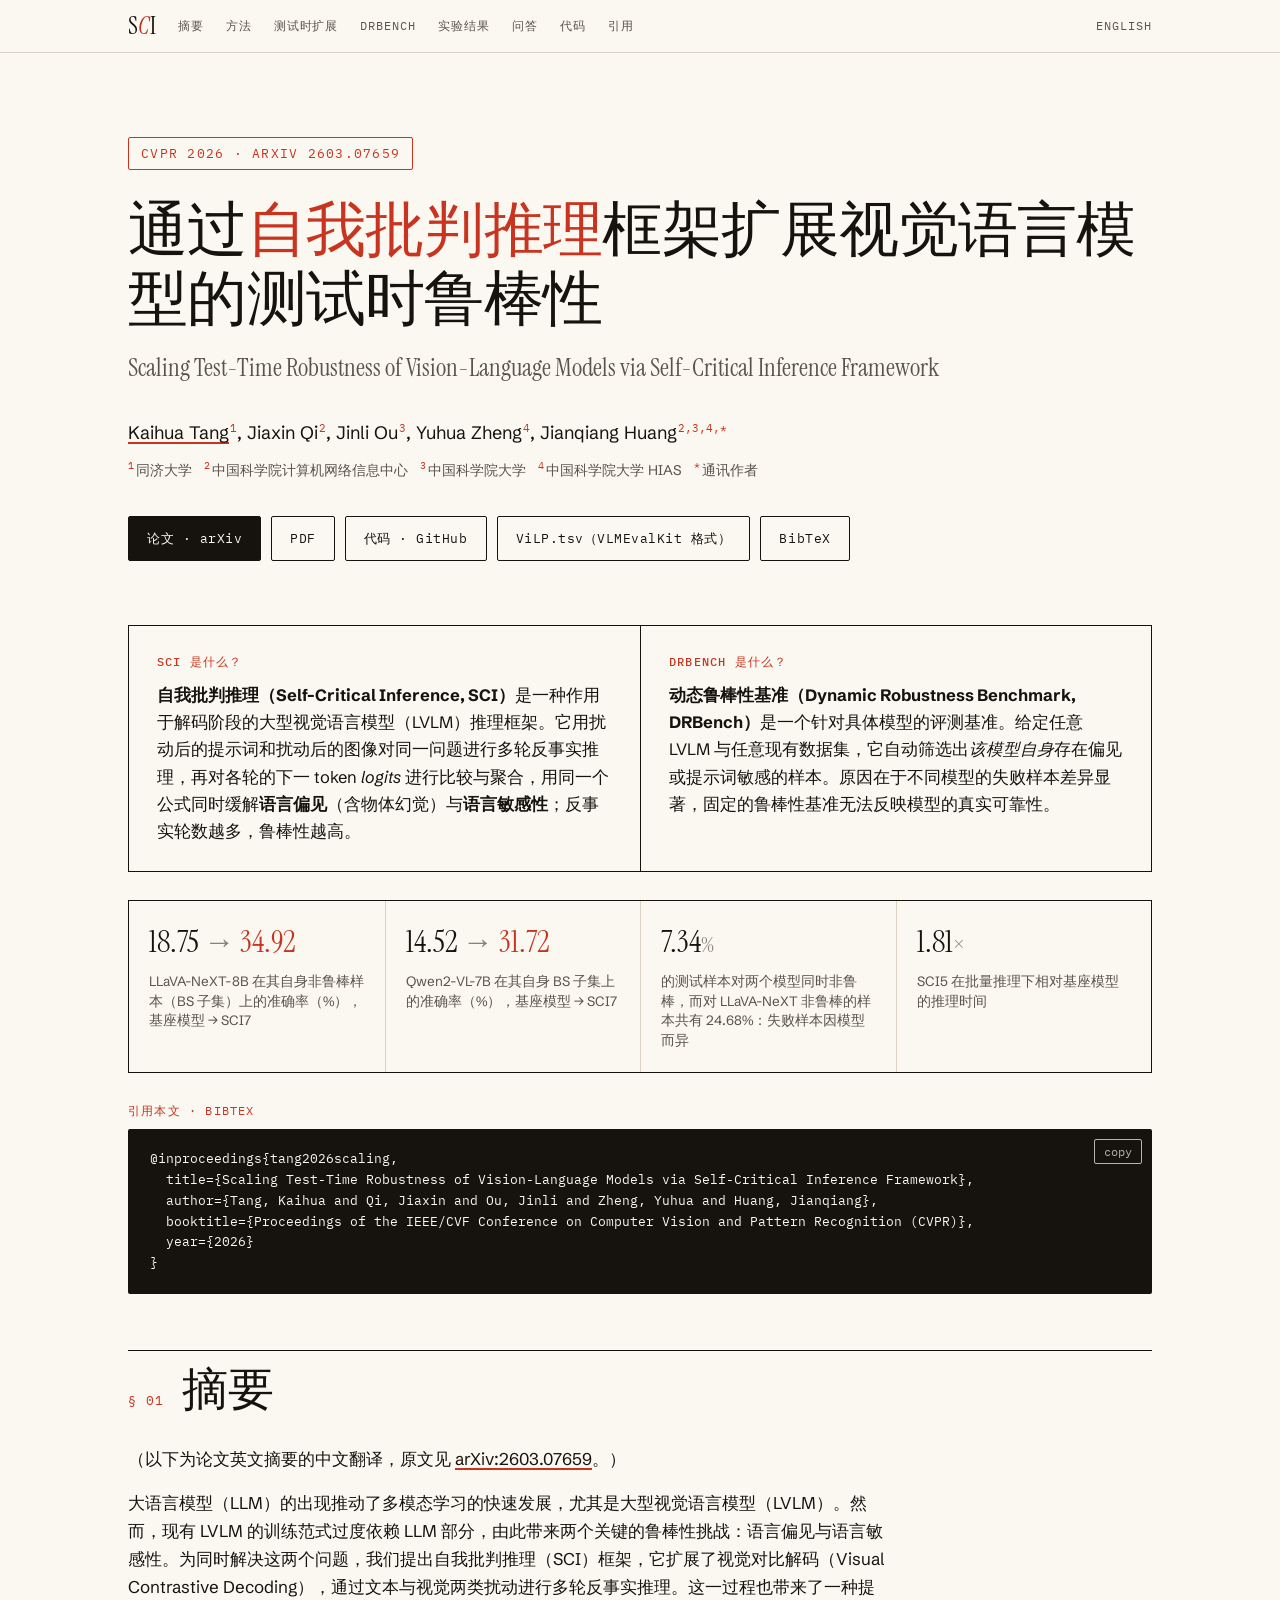
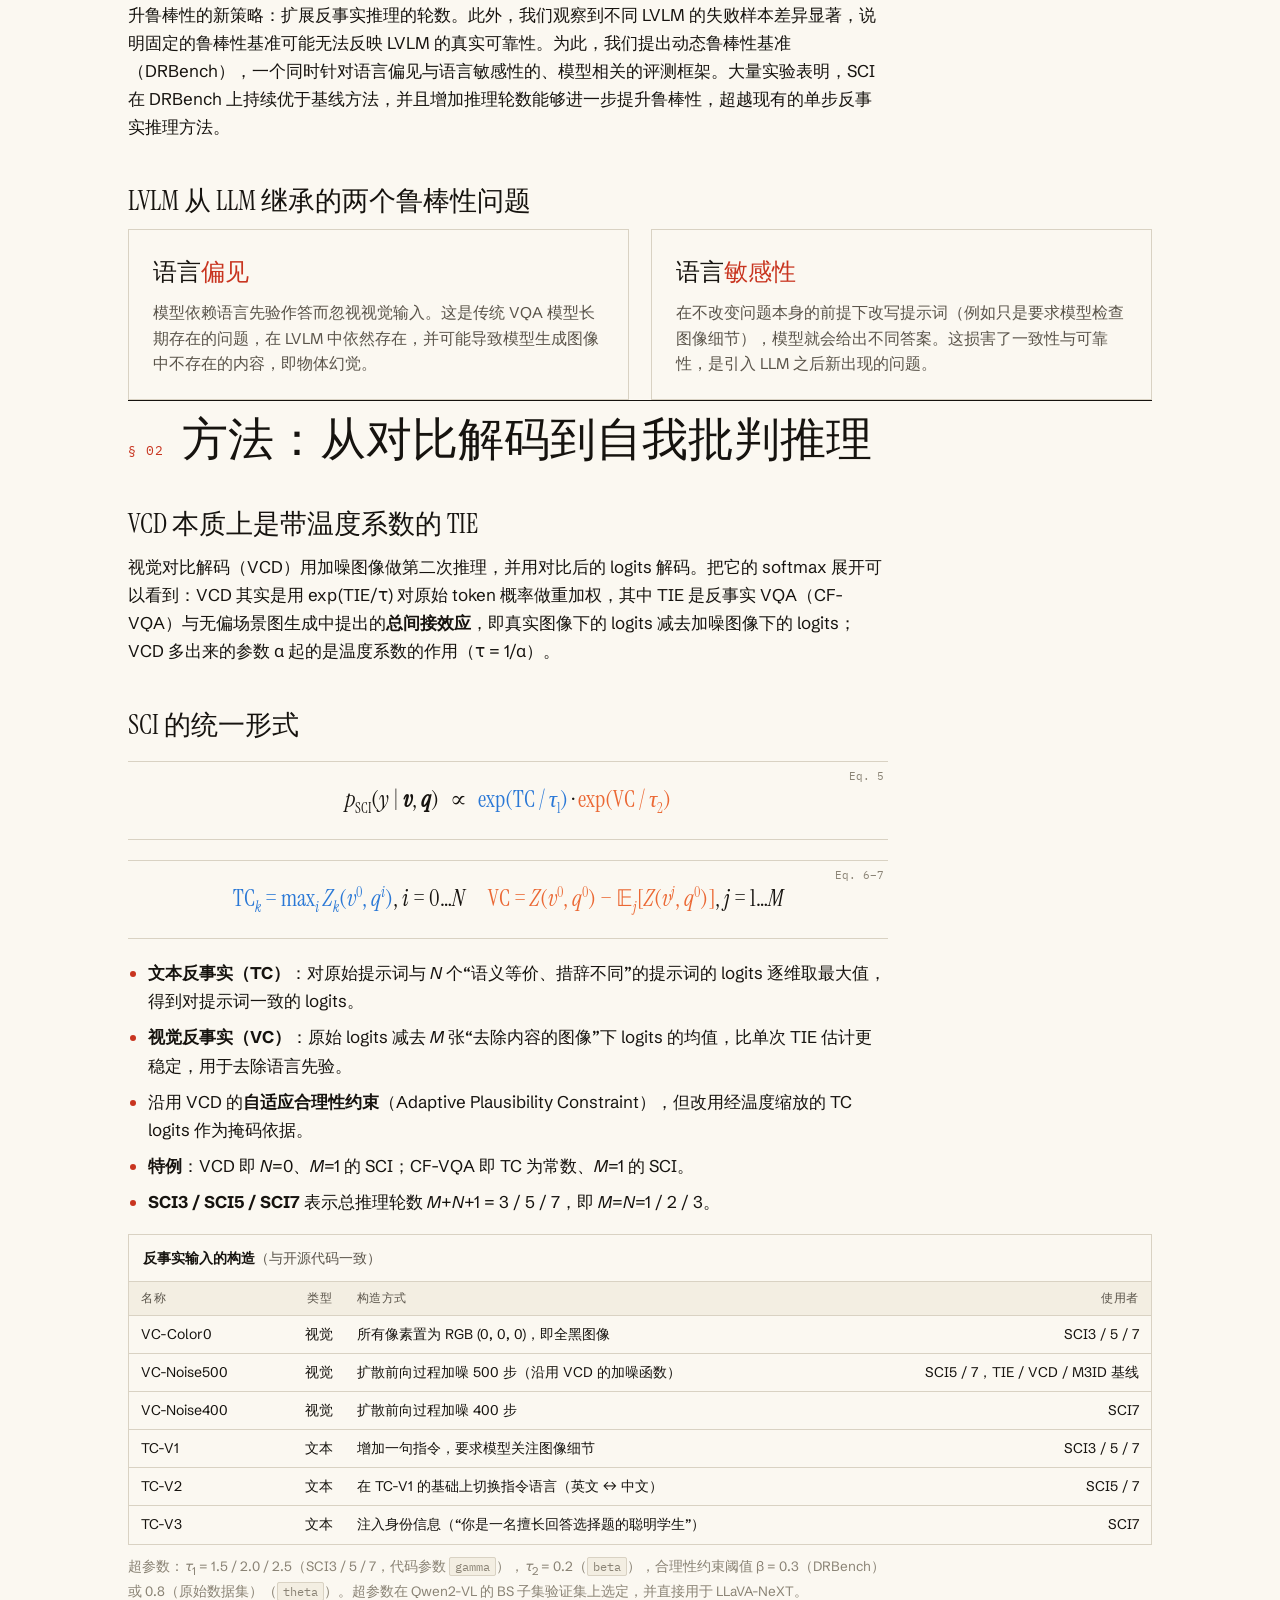
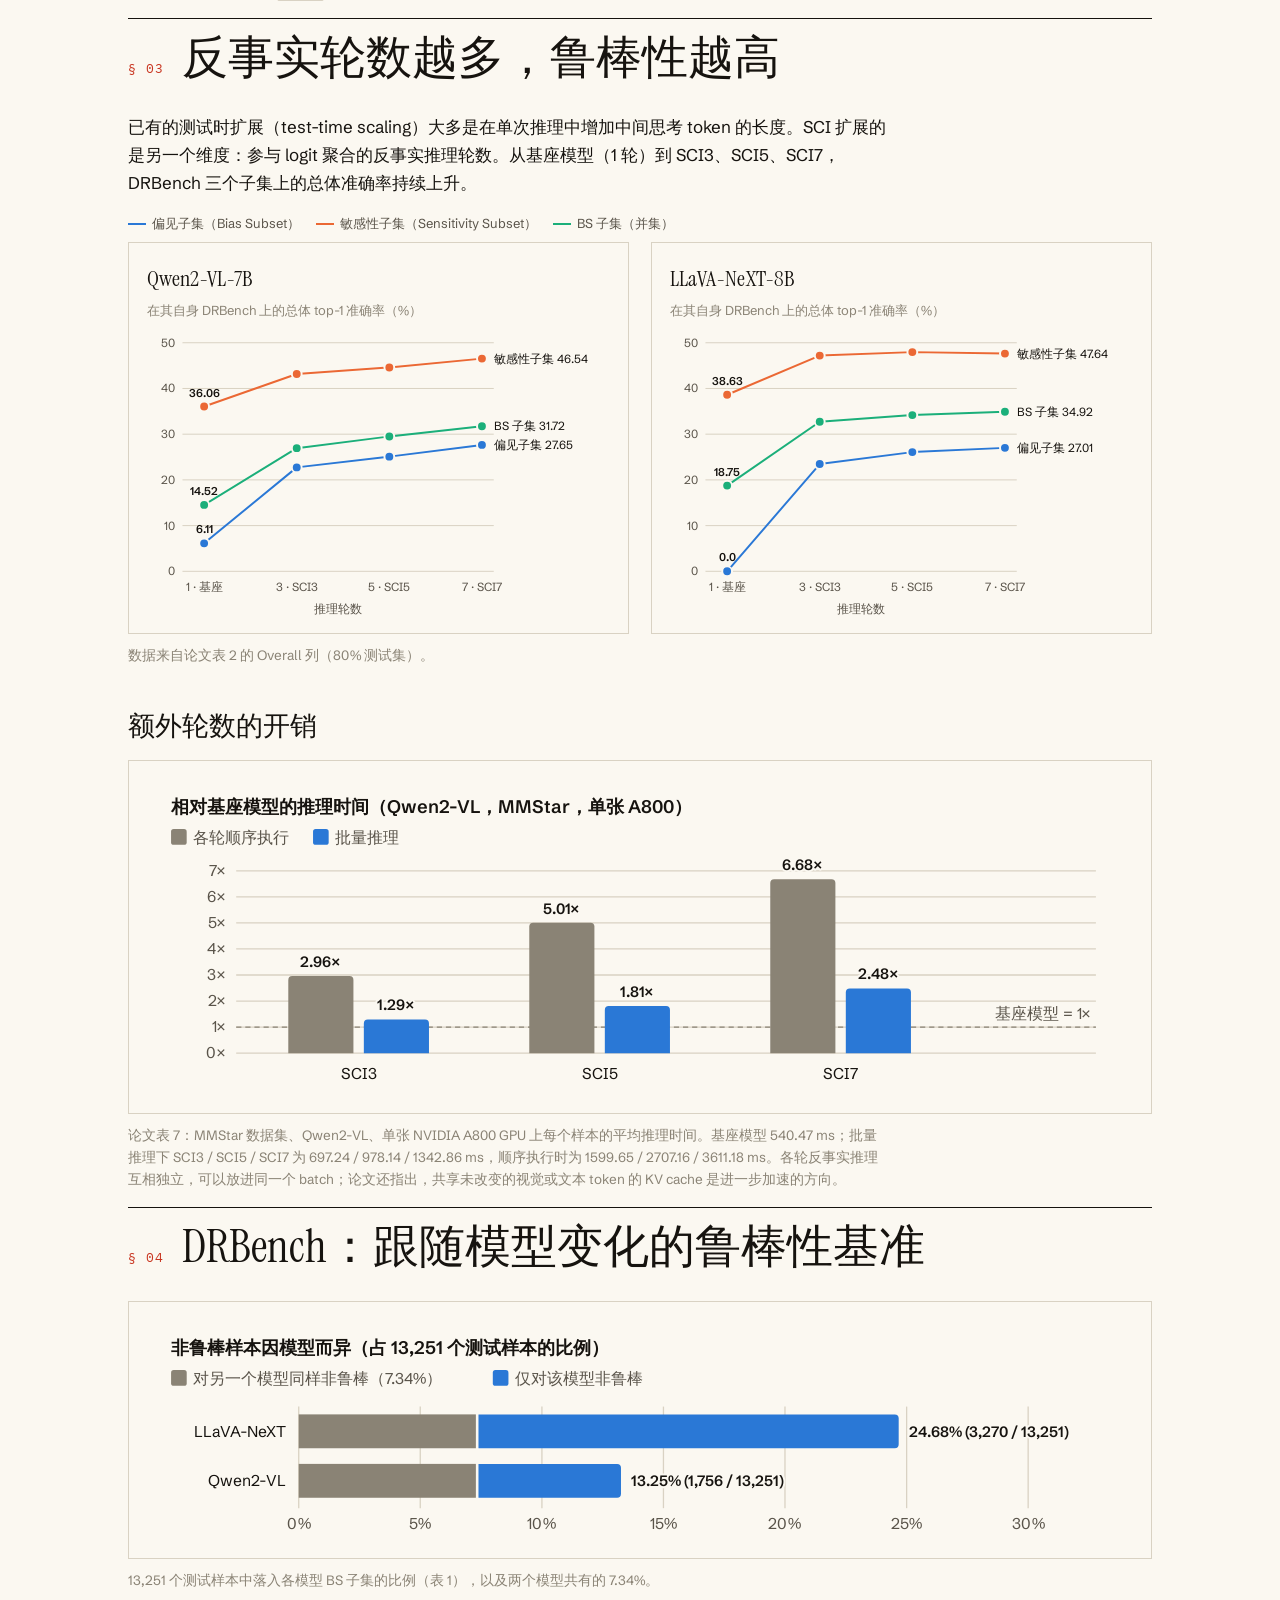
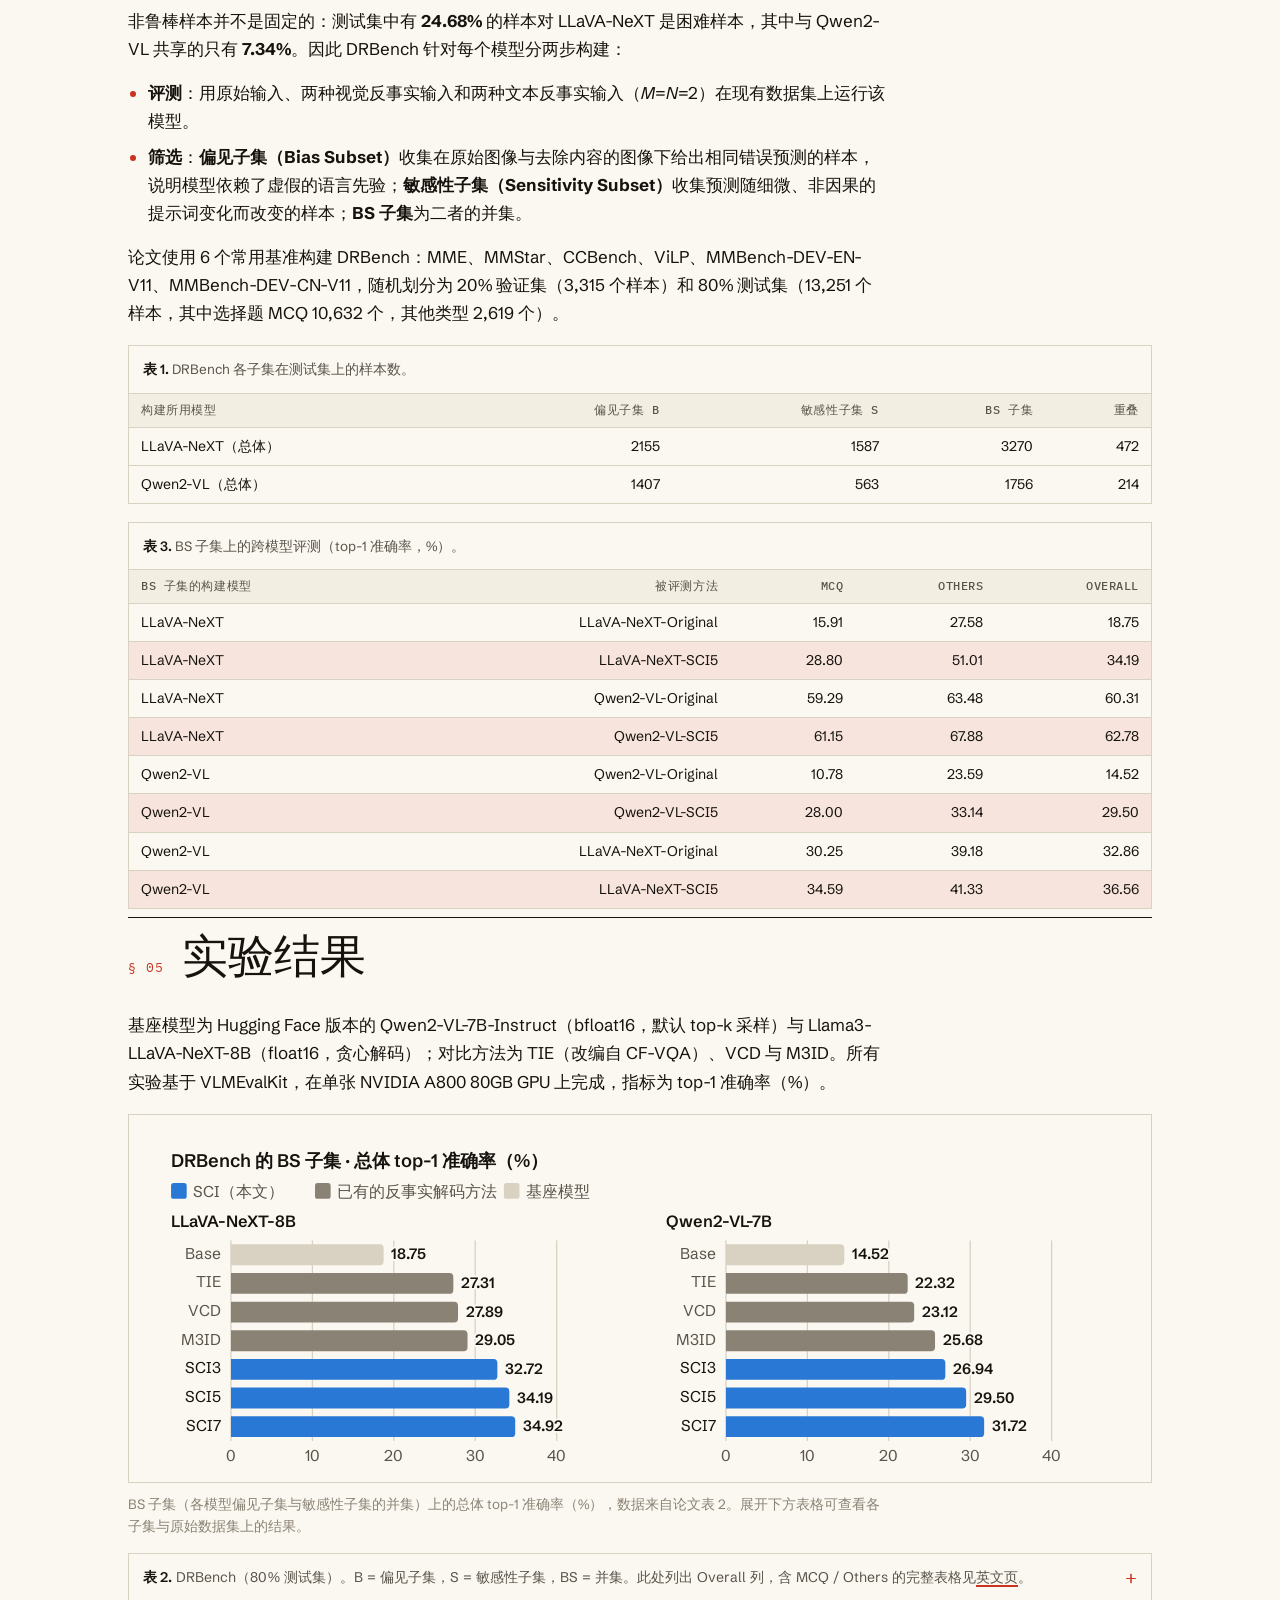
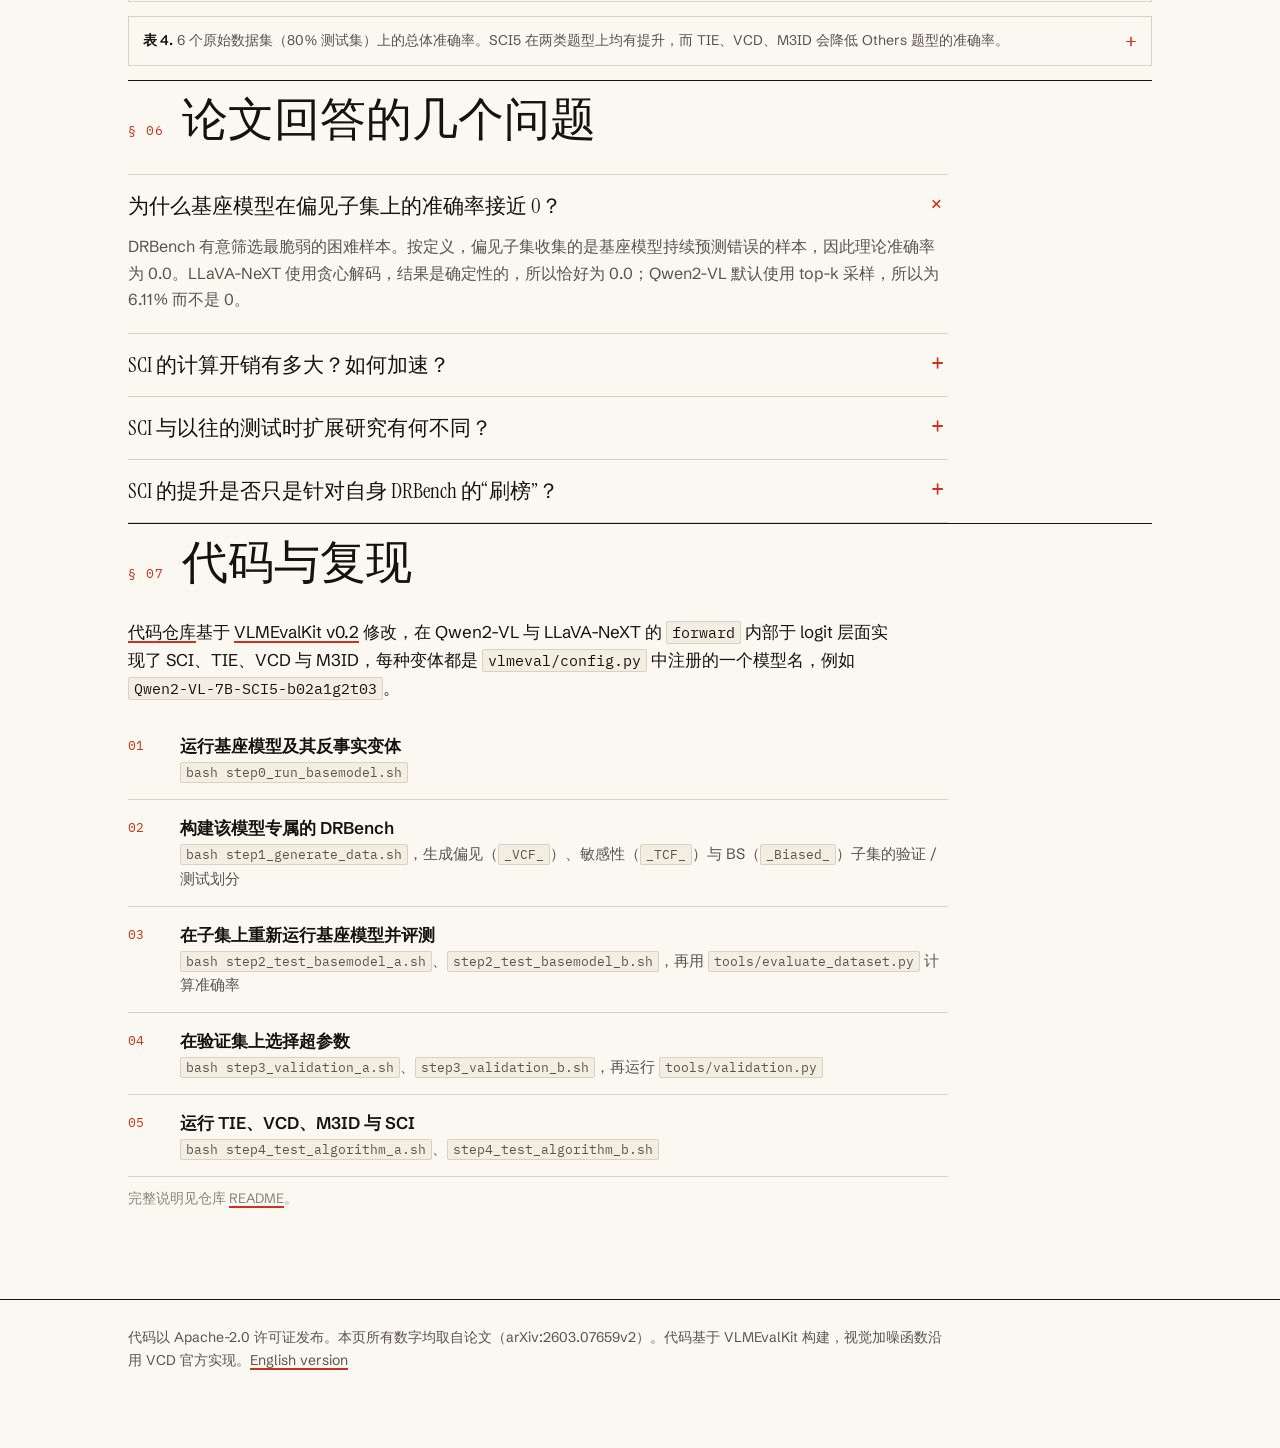
==== commit 3d3e8419: "README and project page: lead with figures, fold large tables, fewer formulas - Add visualization/pr" ====
--- a/site/zh/index.html
+++ b/site/zh/index.html
@@ -95,6 +95,23 @@
       <p><strong>动态鲁棒性基准（Dynamic Robustness Benchmark, DRBench）</strong>是一个针对具体模型的评测基准。给定任意 LVLM 与任意现有数据集，它自动筛选出<em>该模型自身</em>存在偏见或提示词敏感的样本。原因在于不同模型的失败样本差异显著，固定的鲁棒性基准无法反映模型的真实可靠性。</p>
     </div>
   </div>
+
+  <div class="stats glance rise d5" aria-label="结果速览">
+    <div class="stat"><div class="n sm">18.75 <span>→</span> <em>34.92</em></div><p>LLaVA-NeXT-8B 在其自身非鲁棒样本（BS 子集）上的准确率（%），基座模型 → SCI7</p></div>
+    <div class="stat"><div class="n sm">14.52 <span>→</span> <em>31.72</em></div><p>Qwen2-VL-7B 在其自身 BS 子集上的准确率（%），基座模型 → SCI7</p></div>
+    <div class="stat"><div class="n sm">7.34<small>%</small></div><p>的测试样本对两个模型同时非鲁棒，而对 LLaVA-NeXT 非鲁棒的样本共有 24.68%：失败样本因模型而异</p></div>
+    <div class="stat"><div class="n sm">1.81<small>×</small></div><p>SCI5 在批量推理下相对基座模型的推理时间</p></div>
+  </div>
+
+  <div class="topcite rise d5" id="cite">
+    <p class="k">引用本文 · BibTeX</p>
+    <pre id="bib" lang="en"><button class="copy" data-copy="bib">copy</button>@inproceedings{tang2026scaling,
+  title={Scaling Test-Time Robustness of Vision-Language Models via Self-Critical Inference Framework},
+  author={Tang, Kaihua and Qi, Jiaxin and Ou, Jinli and Zheng, Yuhua and Huang, Jianqiang},
+  booktitle={Proceedings of the IEEE/CVF Conference on Computer Vision and Pattern Recognition (CVPR)},
+  year={2026}
+}</pre>
+  </div>
 </header>
 
 <section id="abstract" class="wrap">
@@ -121,13 +138,7 @@
   <div class="sec-head"><span class="no">§ 02</span><h2 class="title">方法：从对比解码到自我批判推理</h2></div>
   <h3>VCD 本质上是带温度系数的 TIE</h3>
   <div class="prose">
-    <p>视觉对比解码（VCD）用加噪图像 <i>v*</i> 做第二次推理，并用对比后的 logits (1+α)·Z(v,q) − α·Z(v*,q) 解码。把 softmax 在 exp(·) 域展开可得：</p>
-  </div>
-  <div class="eq"><span class="lbl">Eq. 4</span>
-    <i>p</i>(<i>y</i> | <i>v</i>, <i>v</i>*, <i>q</i>) &nbsp;∝&nbsp; exp(<i>Z</i>(<i>v</i>,<i>q</i>)) · exp(TIE / <i>τ</i>), &nbsp;&nbsp; TIE = <i>Z</i>(<i>v</i>,<i>q</i>) − <i>Z</i>(<i>v</i>*,<i>q</i>), &nbsp; <i>τ</i> = 1/<i>α</i>
-  </div>
-  <div class="prose">
-    <p>也就是说，VCD 是用反事实 VQA（CF-VQA）与无偏场景图生成中的<strong>总间接效应（TIE）</strong>logits 对原始 token 概率做重加权，α 的作用是温度系数（τ = 1/α）。</p>
+    <p>视觉对比解码（VCD）用加噪图像做第二次推理，并用对比后的 logits 解码。把它的 softmax 展开可以看到：VCD 其实是用 exp(TIE/τ) 对原始 token 概率做重加权，其中 TIE 是反事实 VQA（CF-VQA）与无偏场景图生成中提出的<strong>总间接效应</strong>，即真实图像下的 logits 减去加噪图像下的 logits；VCD 多出来的参数 α 起的是温度系数的作用（τ = 1/α）。</p>
   </div>
   <h3>SCI 的统一形式</h3>
   <div class="eq"><span class="lbl">Eq. 5</span>
@@ -180,17 +191,14 @@
   <p class="cap">数据来自论文表 2 的 Overall 列（80% 测试集）。</p>
 
   <h3>额外轮数的开销</h3>
-  <div class="stats">
-    <div class="stat"><div class="n">1.29<small>×</small></div><p>SCI3 相对基座模型的推理时间（批量推理）</p></div>
-    <div class="stat"><div class="n">1.81<small>×</small></div><p>SCI5（批量推理）</p></div>
-    <div class="stat"><div class="n">2.48<small>×</small></div><p>SCI7（批量推理）</p></div>
-    <div class="stat"><div class="n"><em>6.68</em><small>×</small></div><p>SCI7 各轮顺序执行时（SCI3 为 2.96×，SCI5 为 5.01×）</p></div>
-  </div>
-  <p class="cap">测量条件：MMStar 数据集、Qwen2-VL、单张 NVIDIA A800 GPU（论文表 7）。论文还指出，共享未改变的视觉或文本 token 的 KV cache 是进一步加速的方向。</p>
+  <figure class="fig" style="margin-left:0;margin-right:0"><!--FIG:overhead--><svg class="pf-overhead" viewBox="0 0 760 250" role="img" aria-label="Inference time relative to the base model: SCI3 2.96x sequential and 1.29x with batch inference, SCI5 5.01x and 1.81x, SCI7 6.68x and 2.48x."><style>.pf-overhead text{font-family:inherit;font-size:12px;fill:var(--ink-2)}.pf-overhead .t{fill:var(--ink);font-size:14px;font-weight:600}.pf-overhead .v{fill:var(--ink);font-weight:600;font-size:11.5px;paint-order:stroke;stroke:var(--paper);stroke-width:3px;stroke-linejoin:round}.pf-overhead .nm{fill:var(--ink)}.pf-overhead .h{fill:var(--ink);font-weight:600;font-size:12.5px}.pf-overhead .m{font-family:var(--mono);font-size:11px;fill:var(--ink)}.pf-overhead .grid{stroke:var(--rule)}.pf-overhead .ax{stroke:var(--ink-3)}.pf-overhead .f1{fill:var(--s1)}.pf-overhead .f2{fill:var(--s2)}.pf-overhead .f3{fill:var(--s3)}.pf-overhead .s1{stroke:var(--s1)}.pf-overhead .s2{stroke:var(--s2)}.pf-overhead .s3{stroke:var(--s3)}.pf-overhead .fg{fill:var(--ink-3)}.pf-overhead .fl{fill:var(--rule)}.pf-overhead .ring{stroke:var(--paper);stroke-width:2}.pf-overhead .ln{fill:none;stroke-width:2;stroke-linejoin:round;stroke-linecap:round}.pf-overhead .box{fill:var(--paper);stroke:var(--rule)}.pf-overhead .boxk{fill:var(--paper);stroke:var(--ink);stroke-width:1.5}.pf-overhead .boxo{fill:var(--pen-soft);stroke:var(--pen);stroke-width:1.5}.pf-overhead .ar{stroke:var(--ink-3);stroke-width:1.5;fill:none}.pf-overhead .arh{fill:var(--ink-3)}</style><text x="20.0" y="28.0" class="t">相对基座模型的推理时间（Qwen2-VL，MMStar，单张 A800）</text><rect class="fg" x="20" y="40" width="12" height="12" rx="2"/><text x="37.0" y="50.5">各轮顺序执行</text><rect class="f1" x="129" y="40" width="12" height="12" rx="2"/><text x="146.0" y="50.5">批量推理</text><line class="grid" x1="70" x2="730" y1="212.0" y2="212.0"/><text x="62.0" y="216.0" text-anchor="end">0×</text><line class="grid" x1="70" x2="730" y1="192.0" y2="192.0"/><text x="62.0" y="196.0" text-anchor="end">1×</text><line class="grid" x1="70" x2="730" y1="172.0" y2="172.0"/><text x="62.0" y="176.0" text-anchor="end">2×</text><line class="grid" x1="70" x2="730" y1="152.0" y2="152.0"/><text x="62.0" y="156.0" text-anchor="end">3×</text><line class="grid" x1="70" x2="730" y1="132.0" y2="132.0"/><text x="62.0" y="136.0" text-anchor="end">4×</text><line class="grid" x1="70" x2="730" y1="112.0" y2="112.0"/><text x="62.0" y="116.0" text-anchor="end">5×</text><line class="grid" x1="70" x2="730" y1="92.0" y2="92.0"/><text x="62.0" y="96.0" text-anchor="end">6×</text><line class="grid" x1="70" x2="730" y1="72.0" y2="72.0"/><text x="62.0" y="76.0" text-anchor="end">7×</text><line class="ax" stroke-dasharray="4 3" x1="70" x2="730" y1="192.0" y2="192.0"/><text x="726.0" y="186.0" text-anchor="end">基座模型 = 1×</text><path class="fg" d="M110,212 v-56.2 a3,3 0 0 1 3,-3 h44 a3,3 0 0 1 3,3 v56.2 z"/><text x="135.0" y="145.8" class="v" text-anchor="middle">2.96×</text><path class="f1" d="M168,212 v-22.8 a3,3 0 0 1 3,-3 h44 a3,3 0 0 1 3,3 v22.8 z"/><text x="193.0" y="179.2" class="v" text-anchor="middle">1.29×</text><text x="164.0" y="232.0" class="nm" text-anchor="middle">SCI3</text><path class="fg" d="M295,212 v-97.2 a3,3 0 0 1 3,-3 h44 a3,3 0 0 1 3,3 v97.2 z"/><text x="320.0" y="104.8" class="v" text-anchor="middle">5.01×</text><path class="f1" d="M353,212 v-33.2 a3,3 0 0 1 3,-3 h44 a3,3 0 0 1 3,3 v33.2 z"/><text x="378.0" y="168.8" class="v" text-anchor="middle">1.81×</text><text x="349.0" y="232.0" class="nm" text-anchor="middle">SCI5</text><path class="fg" d="M480,212 v-130.6 a3,3 0 0 1 3,-3 h44 a3,3 0 0 1 3,3 v130.6 z"/><text x="505.0" y="71.4" class="v" text-anchor="middle">6.68×</text><path class="f1" d="M538,212 v-46.6 a3,3 0 0 1 3,-3 h44 a3,3 0 0 1 3,3 v46.6 z"/><text x="563.0" y="155.4" class="v" text-anchor="middle">2.48×</text><text x="534.0" y="232.0" class="nm" text-anchor="middle">SCI7</text></svg><!--/FIG:overhead--></figure>
+  <p class="cap">论文表 7：MMStar 数据集、Qwen2-VL、单张 NVIDIA A800 GPU 上每个样本的平均推理时间。基座模型 540.47 ms；批量推理下 SCI3 / SCI5 / SCI7 为 697.24 / 978.14 / 1342.86 ms，顺序执行时为 1599.65 / 2707.16 / 3611.18 ms。各轮反事实推理互相独立，可以放进同一个 batch；论文还指出，共享未改变的视觉或文本 token 的 KV cache 是进一步加速的方向。</p>
 </section>
 
 <section id="drbench" class="wrap">
   <div class="sec-head"><span class="no">§ 04</span><h2 class="title">DRBench：跟随模型变化的鲁棒性基准</h2></div>
+  <figure class="fig" style="margin-left:0;margin-right:0"><!--FIG:overlap--><svg class="pf-overlap" viewBox="0 0 760 176" role="img" aria-label="24.68% of the test samples are non-robust for LLaVA-NeXT and 13.25% for Qwen2-VL, but only 7.34% are shared between the two models."><style>.pf-overlap text{font-family:inherit;font-size:12px;fill:var(--ink-2)}.pf-overlap .t{fill:var(--ink);font-size:14px;font-weight:600}.pf-overlap .v{fill:var(--ink);font-weight:600;font-size:11.5px;paint-order:stroke;stroke:var(--paper);stroke-width:3px;stroke-linejoin:round}.pf-overlap .nm{fill:var(--ink)}.pf-overlap .h{fill:var(--ink);font-weight:600;font-size:12.5px}.pf-overlap .m{font-family:var(--mono);font-size:11px;fill:var(--ink)}.pf-overlap .grid{stroke:var(--rule)}.pf-overlap .ax{stroke:var(--ink-3)}.pf-overlap .f1{fill:var(--s1)}.pf-overlap .f2{fill:var(--s2)}.pf-overlap .f3{fill:var(--s3)}.pf-overlap .s1{stroke:var(--s1)}.pf-overlap .s2{stroke:var(--s2)}.pf-overlap .s3{stroke:var(--s3)}.pf-overlap .fg{fill:var(--ink-3)}.pf-overlap .fl{fill:var(--rule)}.pf-overlap .ring{stroke:var(--paper);stroke-width:2}.pf-overlap .ln{fill:none;stroke-width:2;stroke-linejoin:round;stroke-linecap:round}.pf-overlap .box{fill:var(--paper);stroke:var(--rule)}.pf-overlap .boxk{fill:var(--paper);stroke:var(--ink);stroke-width:1.5}.pf-overlap .boxo{fill:var(--pen-soft);stroke:var(--pen);stroke-width:1.5}.pf-overlap .ar{stroke:var(--ink-3);stroke-width:1.5;fill:none}.pf-overlap .arh{fill:var(--ink-3)}</style><text x="20.0" y="28.0" class="t">非鲁棒样本因模型而异（占 13,251 个测试样本的比例）</text><rect class="fg" x="20" y="40" width="12" height="12" rx="2"/><text x="37.0" y="50.5">对另一个模型同样非鲁棒（7.34%）</text><rect class="f1" x="267" y="40" width="12" height="12" rx="2"/><text x="284.0" y="50.5">仅对该模型非鲁棒</text><line class="grid" x1="118.0" x2="118.0" y1="68" y2="146"/><text x="118.0" y="162.0" text-anchor="middle">0%</text><line class="grid" x1="211.3" x2="211.3" y1="68" y2="146"/><text x="211.3" y="162.0" text-anchor="middle">5%</text><line class="grid" x1="304.7" x2="304.7" y1="68" y2="146"/><text x="304.7" y="162.0" text-anchor="middle">10%</text><line class="grid" x1="398.0" x2="398.0" y1="68" y2="146"/><text x="398.0" y="162.0" text-anchor="middle">15%</text><line class="grid" x1="491.3" x2="491.3" y1="68" y2="146"/><text x="491.3" y="162.0" text-anchor="middle">20%</text><line class="grid" x1="584.7" x2="584.7" y1="68" y2="146"/><text x="584.7" y="162.0" text-anchor="middle">25%</text><line class="grid" x1="678.0" x2="678.0" y1="68" y2="146"/><text x="678.0" y="162.0" text-anchor="middle">30%</text><text x="108.0" y="91.0" class="nm" text-anchor="end">LLaVA-NeXT</text><rect class="fg" x="118" y="74" width="136.0" height="26"/><path class="f1" d="M256.0,74 h319.6 a3,3 0 0 1 3,3 v20 a3,3 0 0 1 -3,3 h-319.6 z"/><text x="586.6" y="91.0" class="v">24.68%  (3,270 / 13,251)</text><text x="108.0" y="129.0" class="nm" text-anchor="end">Qwen2-VL</text><rect class="fg" x="118" y="112" width="136.0" height="26"/><path class="f1" d="M256.0,112 h106.4 a3,3 0 0 1 3,3 v20 a3,3 0 0 1 -3,3 h-106.4 z"/><text x="373.4" y="129.0" class="v">13.25%  (1,756 / 13,251)</text></svg><!--/FIG:overlap--></figure>
+  <p class="cap">13,251 个测试样本中落入各模型 BS 子集的比例（表 1），以及两个模型共有的 7.34%。</p>
   <div class="prose">
     <p>非鲁棒样本并不是固定的：测试集中有 <strong>24.68%</strong> 的样本对 LLaVA-NeXT 是困难样本，其中与 Qwen2-VL 共享的只有 <strong>7.34%</strong>。因此 DRBench 针对每个模型分两步构建：</p>
     <ul>
@@ -232,9 +240,11 @@
   <div class="prose">
     <p>基座模型为 Hugging Face 版本的 Qwen2-VL-7B-Instruct（bfloat16，默认 top-k 采样）与 Llama3-LLaVA-NeXT-8B（float16，贪心解码）；对比方法为 TIE（改编自 CF-VQA）、VCD 与 M3ID。所有实验基于 VLMEvalKit，在单张 NVIDIA A800 80GB GPU 上完成，指标为 top-1 准确率（%）。</p>
   </div>
-  <div class="tbl">
-    <table>
-      <caption><b>表 2.</b> DRBench（80% 测试集）。B = 偏见子集，S = 敏感性子集，BS = 并集。此处列出 Overall 列，含 MCQ / Others 的完整表格见<a href="../#results">英文页</a>。</caption>
+
+  <figure class="fig" style="margin-left:0;margin-right:0"><!--FIG:methods--><svg class="pf-methods" viewBox="0 0 760 262" role="img" aria-label="Bar chart of overall accuracy on the BS Subset for the base model, TIE, VCD, M3ID, SCI3, SCI5 and SCI7, for LLaVA-NeXT-8B and Qwen2-VL-7B."><style>.pf-methods text{font-family:inherit;font-size:12px;fill:var(--ink-2)}.pf-methods .t{fill:var(--ink);font-size:14px;font-weight:600}.pf-methods .v{fill:var(--ink);font-weight:600;font-size:11.5px;paint-order:stroke;stroke:var(--paper);stroke-width:3px;stroke-linejoin:round}.pf-methods .nm{fill:var(--ink)}.pf-methods .h{fill:var(--ink);font-weight:600;font-size:12.5px}.pf-methods .m{font-family:var(--mono);font-size:11px;fill:var(--ink)}.pf-methods .grid{stroke:var(--rule)}.pf-methods .ax{stroke:var(--ink-3)}.pf-methods .f1{fill:var(--s1)}.pf-methods .f2{fill:var(--s2)}.pf-methods .f3{fill:var(--s3)}.pf-methods .s1{stroke:var(--s1)}.pf-methods .s2{stroke:var(--s2)}.pf-methods .s3{stroke:var(--s3)}.pf-methods .fg{fill:var(--ink-3)}.pf-methods .fl{fill:var(--rule)}.pf-methods .ring{stroke:var(--paper);stroke-width:2}.pf-methods .ln{fill:none;stroke-width:2;stroke-linejoin:round;stroke-linecap:round}.pf-methods .box{fill:var(--paper);stroke:var(--rule)}.pf-methods .boxk{fill:var(--paper);stroke:var(--ink);stroke-width:1.5}.pf-methods .boxo{fill:var(--pen-soft);stroke:var(--pen);stroke-width:1.5}.pf-methods .ar{stroke:var(--ink-3);stroke-width:1.5;fill:none}.pf-methods .arh{fill:var(--ink-3)}</style><text x="20.0" y="28.0" class="t">DRBench 的 BS 子集 · 总体 top-1 准确率（%）</text><rect class="f1" x="20" y="40" width="12" height="12" rx="2"/><text x="37.0" y="50.5">SCI（本文）</text><rect class="fg" x="130.5" y="40" width="12" height="12" rx="2"/><text x="147.5" y="50.5">已有的反事实解码方法</text><rect class="fl" x="275.5" y="40" width="12" height="12" rx="2"/><text x="292.5" y="50.5">基座模型</text><text x="20.0" y="74.0" class="h">LLaVA-NeXT-8B</text><line class="grid" x1="66.0" x2="66.0" y1="84" y2="238"/><text x="66.0" y="253.0" text-anchor="middle">0</text><line class="grid" x1="128.5" x2="128.5" y1="84" y2="238"/><text x="128.5" y="253.0" text-anchor="middle">10</text><line class="grid" x1="191.0" x2="191.0" y1="84" y2="238"/><text x="191.0" y="253.0" text-anchor="middle">20</text><line class="grid" x1="253.5" x2="253.5" y1="84" y2="238"/><text x="253.5" y="253.0" text-anchor="middle">30</text><line class="grid" x1="316.0" x2="316.0" y1="84" y2="238"/><text x="316.0" y="253.0" text-anchor="middle">40</text><text x="58.0" y="98.0" text-anchor="end">Base</text><path class="fl" d="M66,87 h114.2 a3,3 0 0 1 3,3 v10 a3,3 0 0 1 -3,3 h-114.2 z"/><text x="189.2" y="98.5" class="v">18.75</text><text x="58.0" y="120.0" text-anchor="end">TIE</text><path class="fg" d="M66,109 h167.7 a3,3 0 0 1 3,3 v10 a3,3 0 0 1 -3,3 h-167.7 z"/><text x="242.7" y="120.5" class="v">27.31</text><text x="58.0" y="142.0" text-anchor="end">VCD</text><path class="fg" d="M66,131 h171.3 a3,3 0 0 1 3,3 v10 a3,3 0 0 1 -3,3 h-171.3 z"/><text x="246.3" y="142.5" class="v">27.89</text><text x="58.0" y="164.0" text-anchor="end">M3ID</text><path class="fg" d="M66,153 h178.6 a3,3 0 0 1 3,3 v10 a3,3 0 0 1 -3,3 h-178.6 z"/><text x="253.6" y="164.5" class="v">29.05</text><text x="58.0" y="186.0" class="nm" text-anchor="end">SCI3</text><path class="f1" d="M66,175 h201.5 a3,3 0 0 1 3,3 v10 a3,3 0 0 1 -3,3 h-201.5 z"/><text x="276.5" y="186.5" class="v">32.72</text><text x="58.0" y="208.0" class="nm" text-anchor="end">SCI5</text><path class="f1" d="M66,197 h210.7 a3,3 0 0 1 3,3 v10 a3,3 0 0 1 -3,3 h-210.7 z"/><text x="285.7" y="208.5" class="v">34.19</text><text x="58.0" y="230.0" class="nm" text-anchor="end">SCI7</text><path class="f1" d="M66,219 h215.2 a3,3 0 0 1 3,3 v10 a3,3 0 0 1 -3,3 h-215.2 z"/><text x="290.2" y="230.5" class="v">34.92</text><text x="400.0" y="74.0" class="h">Qwen2-VL-7B</text><line class="grid" x1="446.0" x2="446.0" y1="84" y2="238"/><text x="446.0" y="253.0" text-anchor="middle">0</text><line class="grid" x1="508.5" x2="508.5" y1="84" y2="238"/><text x="508.5" y="253.0" text-anchor="middle">10</text><line class="grid" x1="571.0" x2="571.0" y1="84" y2="238"/><text x="571.0" y="253.0" text-anchor="middle">20</text><line class="grid" x1="633.5" x2="633.5" y1="84" y2="238"/><text x="633.5" y="253.0" text-anchor="middle">30</text><line class="grid" x1="696.0" x2="696.0" y1="84" y2="238"/><text x="696.0" y="253.0" text-anchor="middle">40</text><text x="438.0" y="98.0" text-anchor="end">Base</text><path class="fl" d="M446,87 h87.8 a3,3 0 0 1 3,3 v10 a3,3 0 0 1 -3,3 h-87.8 z"/><text x="542.8" y="98.5" class="v">14.52</text><text x="438.0" y="120.0" text-anchor="end">TIE</text><path class="fg" d="M446,109 h136.5 a3,3 0 0 1 3,3 v10 a3,3 0 0 1 -3,3 h-136.5 z"/><text x="591.5" y="120.5" class="v">22.32</text><text x="438.0" y="142.0" text-anchor="end">VCD</text><path class="fg" d="M446,131 h141.5 a3,3 0 0 1 3,3 v10 a3,3 0 0 1 -3,3 h-141.5 z"/><text x="596.5" y="142.5" class="v">23.12</text><text x="438.0" y="164.0" text-anchor="end">M3ID</text><path class="fg" d="M446,153 h157.5 a3,3 0 0 1 3,3 v10 a3,3 0 0 1 -3,3 h-157.5 z"/><text x="612.5" y="164.5" class="v">25.68</text><text x="438.0" y="186.0" class="nm" text-anchor="end">SCI3</text><path class="f1" d="M446,175 h165.4 a3,3 0 0 1 3,3 v10 a3,3 0 0 1 -3,3 h-165.4 z"/><text x="620.4" y="186.5" class="v">26.94</text><text x="438.0" y="208.0" class="nm" text-anchor="end">SCI5</text><path class="f1" d="M446,197 h181.4 a3,3 0 0 1 3,3 v10 a3,3 0 0 1 -3,3 h-181.4 z"/><text x="636.4" y="208.5" class="v">29.50</text><text x="438.0" y="230.0" class="nm" text-anchor="end">SCI7</text><path class="f1" d="M446,219 h195.2 a3,3 0 0 1 3,3 v10 a3,3 0 0 1 -3,3 h-195.2 z"/><text x="650.2" y="230.5" class="v">31.72</text></svg><!--/FIG:methods--></figure>
+  <p class="cap">BS 子集（各模型偏见子集与敏感性子集的并集）上的总体 top-1 准确率（%），数据来自论文表 2。展开下方表格可查看各子集与原始数据集上的结果。</p>
+  <details class="fold"><summary><b>表 2.</b> DRBench（80% 测试集）。B = 偏见子集，S = 敏感性子集，BS = 并集。此处列出 Overall 列，含 MCQ / Others 的完整表格见<a href="../#results">英文页</a>。</summary>
+    <div class="tbl"><table>
       <thead><tr><th>方法</th><th>B 子集</th><th>S 子集</th><th>BS 子集</th></tr></thead>
       <tbody>
         <tr><td>LLaVA-NeXT</td><td>0.0</td><td>38.63</td><td>18.75</td></tr>
@@ -252,11 +262,10 @@
         <tr class="ours"><td>Qwen2-VL-SCI5（本文）</td><td>25.09</td><td>44.58</td><td>29.50</td></tr>
         <tr class="ours"><td>Qwen2-VL-SCI7（本文）</td><td class="best">27.65</td><td class="best">46.54</td><td class="best">31.72</td></tr>
       </tbody>
-    </table>
-  </div>
-  <div class="tbl">
-    <table>
-      <caption><b>表 4.</b> 6 个原始数据集（80% 测试集）上的总体准确率。SCI5 在两类题型上均有提升，而 TIE、VCD、M3ID 会降低 Others 题型的准确率。</caption>
+    </table></div>
+  </details>
+  <details class="fold"><summary><b>表 4.</b> 6 个原始数据集（80% 测试集）上的总体准确率。SCI5 在两类题型上均有提升，而 TIE、VCD、M3ID 会降低 Others 题型的准确率。</summary>
+    <div class="tbl"><table>
       <thead><tr><th>方法</th><th>MCQ</th><th>Others</th><th>Overall</th></tr></thead>
       <tbody>
         <tr><td>LLaVA-NeXT</td><td>70.12</td><td>71.86</td><td>70.46</td></tr>
@@ -270,8 +279,8 @@
         <tr><td>Qwen2-VL-M3ID</td><td>81.25</td><td>78.31</td><td>80.67</td></tr>
         <tr class="ours"><td>Qwen2-VL-SCI5（本文）</td><td>81.39</td><td>79.31</td><td>80.98</td></tr>
       </tbody>
-    </table>
-  </div>
+    </table></div>
+  </details>
 </section>
 
 <section id="faq" class="wrap">
@@ -311,16 +320,6 @@
   <p class="cap">完整说明见仓库 <a href="https://github.com/KaihuaTang/Self-Critical-Inference-Framework#getting-started">README</a>。</p>
 </section>
 
-<section id="cite" class="wrap">
-  <div class="sec-head"><span class="no">§ 08</span><h2 class="title">引用</h2></div>
-  <div class="prose"><p>如果本项目对你的研究有帮助，欢迎引用我们的论文。</p></div>
-  <pre id="bib" lang="en"><button class="copy" data-copy="bib">copy</button>@inproceedings{tang2026scaling,
-  title={Scaling Test-Time Robustness of Vision-Language Models via Self-Critical Inference Framework},
-  author={Tang, Kaihua and Qi, Jiaxin and Ou, Jinli and Zheng, Yuhua and Huang, Jianqiang},
-  booktitle={Proceedings of the IEEE/CVF Conference on Computer Vision and Pattern Recognition (CVPR)},
-  year={2026}
-}</pre>
-</section>
 </main>
 
 <footer>
--- a/site/style.css
+++ b/site/style.css
@@ -69,7 +69,7 @@
 .nav .sp { flex: 1; }
 
 /* ---------- hero ---------- */
-.hero { padding: 84px 0 56px; }
+.hero { padding-top: 84px; padding-bottom: 56px; }
 .venue {
   display: inline-flex; align-items: center; gap: 10px;
   font-family: var(--mono); font-size: 12.5px; letter-spacing: 0.1em; text-transform: uppercase;
@@ -213,6 +213,24 @@
 .stat .n em { font-style: normal; color: var(--pen); }
 .stat p { font-size: 13.5px; color: var(--ink-2); margin: 10px 0 0; line-height: 1.45; }
 
+/* ---------- figures, at-a-glance strip, folded tables ---------- */
+.fig { border: 1px solid var(--rule); background: var(--paper); padding: 16px 16px 10px; margin: 18px 0 6px; overflow-x: auto; }
+.fig svg { width: 100%; min-width: 640px; height: auto; display: block; }
+.glance { margin-top: 28px; }
+.stat .n.sm { font-size: 31px; line-height: 1.25; white-space: nowrap; }
+.stat .n.sm span { color: var(--ink-3); }
+.topcite { margin-top: 28px; }
+.topcite .k { font-family: var(--mono); font-size: 12px; text-transform: uppercase; letter-spacing: 0.1em; color: var(--pen); margin: 0 0 8px; }
+.topcite pre { margin: 0; }
+details.fold { border: 1px solid var(--rule); background: var(--paper); margin: 14px 0; }
+details.fold > summary { cursor: pointer; list-style: none; position: relative; padding: 12px 44px 12px 14px; font-size: 14px; color: var(--ink-2); }
+details.fold > summary::-webkit-details-marker { display: none; }
+details.fold > summary b { color: var(--ink); font-weight: 600; }
+details.fold > summary::after { content: "+"; position: absolute; right: 14px; top: 7px; font-family: var(--mono); font-size: 20px; color: var(--pen); }
+details.fold[open] > summary::after { content: "–"; }
+details.fold .tbl { border: 0; border-top: 1px solid var(--rule); margin: 0; }
+@media (max-width: 860px) { .stat .n.sm { font-size: 24px; } }
+
 /* ---------- faq ---------- */
 .faq { max-width: 820px; }
 .faq details { border-bottom: 1px solid var(--rule); padding: 4px 0; }
@@ -248,7 +266,7 @@
 @media (max-width: 860px) {
   body { font-size: 16px; }
   .wrap { padding: 0 18px; }
-  .hero { padding: 56px 0 40px; }
+  .hero { padding-top: 56px; padding-bottom: 40px; }
   .lede, .two, .charts { grid-template-columns: 1fr; }
   .lede > div + div { border-left: 0; border-top: 1.5px solid var(--ink); }
   .stats { grid-template-columns: 1fr 1fr; }
